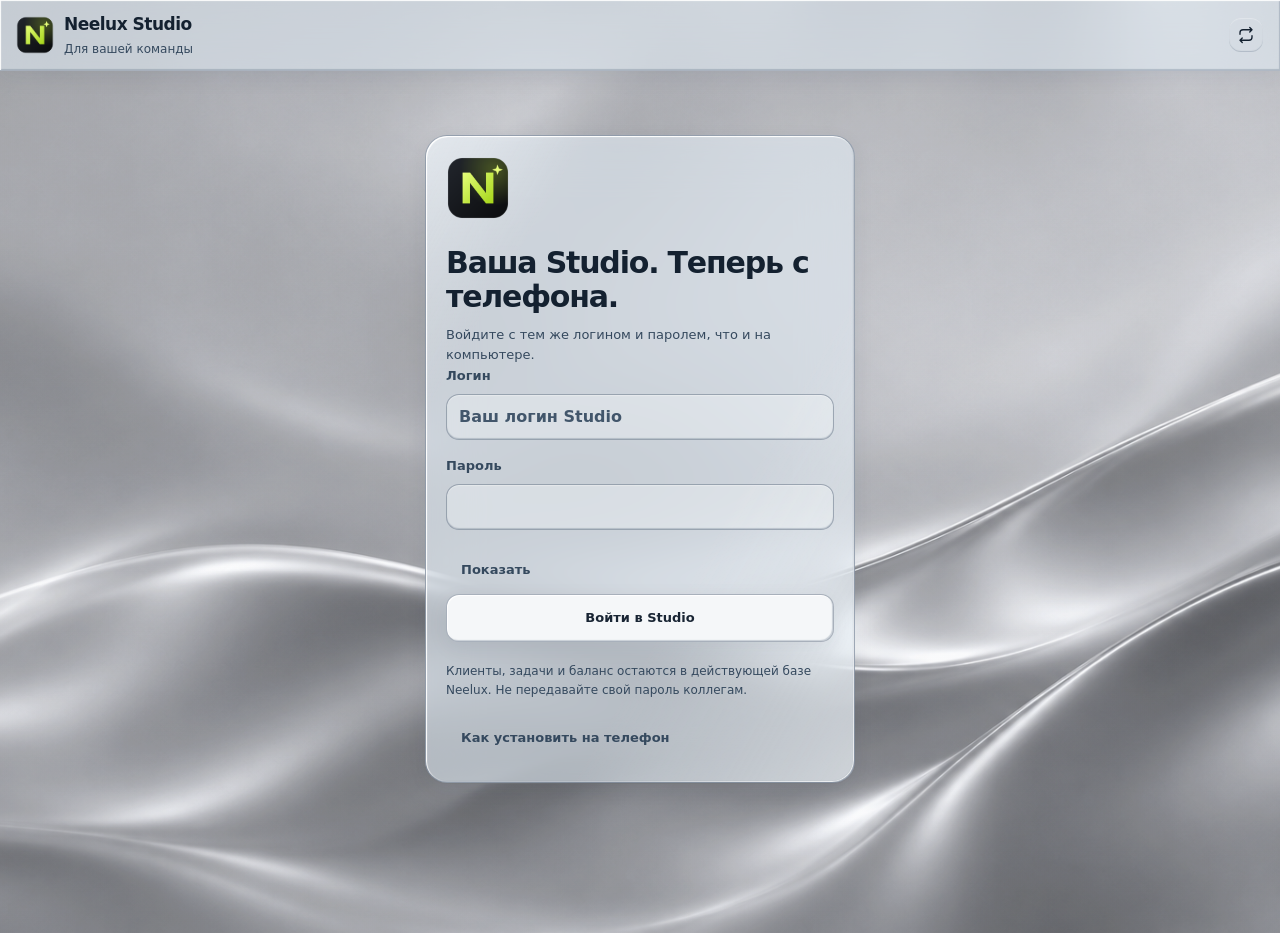
==== studio/index.html @ c91d7881 "Add installable Neelux staff mobile app Add only studio/ files. Reuse existing Studio accounts, data" ====
<!doctype html><html lang="ru" data-appearance="liquid"><head><meta charset="utf-8"><meta name="viewport" content="width=device-width,initial-scale=1,viewport-fit=cover"><meta name="theme-color" content="#171e27"><meta name="apple-mobile-web-app-capable" content="yes"><meta name="apple-mobile-web-app-title" content="Neelux"><meta name="robots" content="noindex,nofollow"><meta http-equiv="Content-Security-Policy" content="default-src 'self'; script-src 'self'; style-src 'self' 'unsafe-inline'; img-src 'self' data:; connect-src 'self' https://tvjbiufcgdmfhmifmnxe.supabase.co; object-src 'none'; base-uri 'self'; form-action 'none'; frame-src 'none'"><title>Neelux Studio · Мобильная версия</title><link rel="manifest" href="manifest.webmanifest"><link rel="apple-touch-icon" href="icons--icon180.png"><link rel="icon" href="icons--icon192.png"><script src="config.js"></script><script src="browser-bridge.js"></script><script src="shared--appearance.js"></script><link rel="stylesheet" href="shared--studio.css"><link rel="stylesheet" href="shared--app.css"><link rel="stylesheet" href="shared--beta-glass.css"><link rel="stylesheet" href="shared--liquid-ui.css"><link rel="stylesheet" href="mobile.css"></head><body><svg width="0" height="0" style="position:absolute" aria-hidden="true">
 <defs>
  <symbol id="i-home" viewBox="0 0 24 24"><path d="M3 10.5 12 3l9 7.5V20a1 1 0 0 1-1 1h-5v-6H9v6H4a1 1 0 0 1-1-1z"/></symbol>
  <symbol id="i-plus" viewBox="0 0 24 24"><path d="M12 5v14M5 12h14"/></symbol>
  <symbol id="i-pin" viewBox="0 0 24 24"><path d="M12 21s-7-6.2-7-11.5A7 7 0 0 1 19 9.5C19 14.8 12 21 12 21z"/><circle cx="12" cy="9.5" r="2.5"/></symbol>
  <symbol id="i-ig" viewBox="0 0 24 24"><rect x="3" y="3" width="18" height="18" rx="5"/><circle cx="12" cy="12" r="4"/><circle cx="17.3" cy="6.7" r=".6"/></symbol>
  <symbol id="i-users" viewBox="0 0 24 24"><circle cx="9" cy="8" r="3.5"/><path d="M2.5 20c.8-3.6 3.4-5.5 6.5-5.5s5.7 1.9 6.5 5.5M16 4.6a3.5 3.5 0 0 1 0 6.8M18 14.8c1.9.7 3 2.4 3.5 5.2"/></symbol>
  <symbol id="i-user" viewBox="0 0 24 24"><circle cx="12" cy="8" r="4"/><path d="M4 21c1-4.4 4.2-6.5 8-6.5s7 2.1 8 6.5"/></symbol>
  <symbol id="i-folder" viewBox="0 0 24 24"><path d="M3 6.5A1.5 1.5 0 0 1 4.5 5H10l2 2.5h7.5A1.5 1.5 0 0 1 21 9v9.5a1.5 1.5 0 0 1-1.5 1.5h-15A1.5 1.5 0 0 1 3 18.5z"/></symbol>
  <symbol id="i-sliders" viewBox="0 0 24 24"><path d="M4 6h10M18 6h2M4 12h4M12 12h8M4 18h12"/><circle cx="16" cy="6" r="2"/><circle cx="10" cy="12" r="2"/><circle cx="18" cy="18" r="2"/></symbol>
  <symbol id="i-sun" viewBox="0 0 24 24"><circle cx="12" cy="12" r="4"/><path d="M12 2v2M12 20v2M4.9 4.9l1.4 1.4M17.7 17.7l1.4 1.4M2 12h2M20 12h2M4.9 19.1l1.4-1.4M17.7 6.3l1.4-1.4"/></symbol>
  <symbol id="i-moon" viewBox="0 0 24 24"><path d="M20 14.5A8 8 0 0 1 9.5 4a8 8 0 1 0 10.5 10.5z"/></symbol>
  <symbol id="i-pause" viewBox="0 0 24 24"><path d="M8 5v14M16 5v14"/></symbol>
  <symbol id="i-play" viewBox="0 0 24 24"><path d="M7 4.5v15l12-7.5z"/></symbol>
  <symbol id="i-down" viewBox="0 0 24 24"><path d="M12 4v11M7 10l5 5 5-5M5 20h14"/></symbol>
  <symbol id="i-ext" viewBox="0 0 24 24"><path d="M14 4h6v6M20 4l-9 9M18 14v5a1 1 0 0 1-1 1H5a1 1 0 0 1-1-1V7a1 1 0 0 1 1-1h5"/></symbol>
  <symbol id="i-bell" viewBox="0 0 24 24"><path d="M6 16v-5a6 6 0 0 1 12 0v5l1.5 2h-15z"/><path d="M10 20a2 2 0 0 0 4 0"/></symbol>
  <symbol id="i-check" viewBox="0 0 24 24"><path d="M5 12.5l4.5 4.5L19 7.5"/></symbol>
  <symbol id="i-alert" viewBox="0 0 24 24"><path d="M12 3.5 2.5 20h19z"/><path d="M12 10v4.5M12 17.2v.3"/></symbol>
  <symbol id="i-spark" viewBox="0 0 24 24"><path d="M12 3l1.8 5.2L19 10l-5.2 1.8L12 17l-1.8-5.2L5 10l5.2-1.8zM19 16l.8 2.2L22 19l-2.2.8L19 22l-.8-2.2L16 19l2.2-.8z"/></symbol>
  <symbol id="i-shield" viewBox="0 0 24 24"><path d="M12 3 4.5 6v5.5c0 4.6 3.2 8.2 7.5 9.5 4.3-1.3 7.5-4.9 7.5-9.5V6z"/><path d="M9 12l2 2 4-4"/></symbol>
  <symbol id="i-send" viewBox="0 0 24 24"><path d="M21 3 10 14M21 3l-6.5 18-4-7.5L3 9.5z"/></symbol>
  <symbol id="i-chat" viewBox="0 0 24 24"><path d="M4 5h16v11H9l-5 4z"/></symbol>
  <symbol id="i-repeat" viewBox="0 0 24 24"><path d="M17 2l3 3-3 3M4 11V9a4 4 0 0 1 4-4h12M7 22l-3-3 3-3M20 13v2a4 4 0 0 1-4 4H4"/></symbol>
  <symbol id="i-doc" viewBox="0 0 24 24"><path d="M6 3h8l5 5v13H6z"/><path d="M14 3v5h5M9 13h6M9 17h6"/></symbol>
  <symbol id="i-edit" viewBox="0 0 24 24"><path d="M4 20h4L19 9l-4-4L4 16z"/><path d="M13.5 6.5l4 4"/></symbol>
  <symbol id="i-wallet" viewBox="0 0 24 24"><path d="M3 7a2 2 0 0 1 2-2h13v4"/><path d="M3 7v11a2 2 0 0 0 2 2h15V9H5a2 2 0 0 1-2-2z"/><circle cx="16" cy="14.5" r="1.2"/></symbol>
  <symbol id="i-task" viewBox="0 0 24 24"><rect x="4" y="4" width="16" height="17" rx="2"/><path d="M8.5 12l2 2 5-5M9 2.5h6"/></symbol>
  <symbol id="i-template" viewBox="0 0 24 24"><rect x="3" y="4" width="18" height="16" rx="2"/><path d="M7 9h10M7 13h6"/></symbol>
  <symbol id="i-gift" viewBox="0 0 24 24"><rect x="3.5" y="9" width="17" height="11" rx="1.5"/><path d="M2.5 9h19M12 9v11M12 9S10 4 7.5 5.5 9 9 12 9zM12 9s2-5 4.5-3.5S15 9 12 9z"/></symbol>
  <symbol id="i-book" viewBox="0 0 24 24"><path d="M4 5a2 2 0 0 1 2-2h13v16H6a2 2 0 0 0-2 2z"/><path d="M4 19V5M8 7h7"/></symbol>
  <symbol id="i-crown" viewBox="0 0 24 24"><path d="M3 8l4.5 4L12 5l4.5 7L21 8l-2 11H5z"/></symbol>
  <symbol id="i-logout" viewBox="0 0 24 24"><path d="M15 4h4a1 1 0 0 1 1 1v14a1 1 0 0 1-1 1h-4M10 17l-5-5 5-5M5 12h11"/></symbol>
  <symbol id="i-copy" viewBox="0 0 24 24"><rect x="8" y="8" width="12" height="12" rx="2"/><path d="M16 8V5a1 1 0 0 0-1-1H5a1 1 0 0 0-1 1v10a1 1 0 0 0 1 1h3"/></symbol>
  <symbol id="i-trash" viewBox="0 0 24 24"><path d="M4 7h16M10 11v6M14 11v6M6 7l1 13h10l1-13M9 7V4h6v3"/></symbol>
  <symbol id="i-inbox" viewBox="0 0 24 24"><path d="M3 13l3-8h12l3 8v6a1 1 0 0 1-1 1H4a1 1 0 0 1-1-1z"/><path d="M3 13h5l1.5 2.5h5L16 13h5"/></symbol>
  <symbol id="i-chart" viewBox="0 0 24 24"><path d="M4 20V4M4 20h16M8 16v-5M12 16V8M16 16v-3"/></symbol>
  <symbol id="i-search" viewBox="0 0 24 24"><circle cx="11" cy="11" r="6.5"/><path d="M16 16l4.5 4.5"/></symbol>
  <symbol id="i-phone" viewBox="0 0 24 24"><path d="M5 4h4l2 5-2.5 1.5a11 11 0 0 0 5 5L15 13l5 2v4a1 1 0 0 1-1 1A16 16 0 0 1 4 5a1 1 0 0 1 1-1z"/></symbol>
  <symbol id="i-clock" viewBox="0 0 24 24"><circle cx="12" cy="12" r="8.5"/><path d="M12 7.5V12l3 2"/></symbol>
  <symbol id="i-lock" viewBox="0 0 24 24"><rect x="5" y="11" width="14" height="10" rx="2"/><path d="M8 11V8a4 4 0 0 1 8 0v3"/></symbol>
  <symbol id="i-link" viewBox="0 0 24 24"><path d="M10 14a4 4 0 0 0 5.7 0l3-3a4 4 0 0 0-5.7-5.7l-1 1M14 10a4 4 0 0 0-5.7 0l-3 3a4 4 0 0 0 5.7 5.7l1-1"/></symbol>
  <symbol id="i-flag" viewBox="0 0 24 24"><path d="M5 21V4M5 4h11l-2 4 2 4H5"/></symbol>
  <symbol id="i-tag" viewBox="0 0 24 24"><path d="M3 12V4h8l10 10-8 8z"/><circle cx="7.5" cy="8.5" r="1.3"/></symbol>
  <symbol id="i-flame" viewBox="0 0 24 24"><path d="M12 21c-4 0-7-2.8-7-6.6 0-3.1 2.1-5.4 3.9-7.4.4 2 1.4 3.2 2.6 3.7C11.3 7 12.6 4.2 15 3c-.5 2.8.4 4.7 1.8 6.6 1.3 1.7 2.2 3.1 2.2 4.8C19 18.2 16 21 12 21z"/></symbol>
  <symbol id="i-medal" viewBox="0 0 24 24"><circle cx="12" cy="15" r="5.5"/><path d="M8.5 10.5 6 3h4l2 5 2-5h4l-2.5 7.5M12 12.5v5M10 15h4"/></symbol>
  <symbol id="i-download" viewBox="0 0 24 24"><path d="M12 3v12M7 10l5 5 5-5M4 17v3h16v-3"/></symbol>
 </defs>
</svg><a class="skip-link" href="#content">К содержимому</a><div id="offline" class="m-offline" role="status" hidden>Нет интернета. Изменения не отправляются; вход сохранён.</div><header class="m-top"><a class="m-brand" href="#today"><img src="icons--icon192.png" width="38" height="38" alt=""><span>Neelux Studio<small id="account-label">Для вашей команды</small></span></a><button class="btn icon" id="refresh" aria-label="Обновить данные"><svg class="ic"><use href="#i-repeat"></use></svg></button></header><main id="content" class="m-main" tabindex="-1"><div class="card"><h1>Открываю Studio…</h1><p>Подключаю ваше рабочее пространство.</p></div></main><nav id="mobile-nav" class="m-nav" aria-label="Основные разделы" hidden></nav><div id="toast" role="status" aria-live="polite" hidden></div><script type="module" src="mobile.js"></script></body></html>
---- studio/shared--studio.css ----
/* ---------- Токены ---------- */
:root{
 --bg:#f5f6f3;--panel:#fff;--panel-2:#f1f2ee;--hover:#eaece6;--line:#e4e6e0;--line-2:#d2d5cd;
 --text:#16181b;--muted:#5c626d;--faint:#8a8f99;
 --accent:#c8f031;--accent-hover:#b9e31d;--accent-ink:#141905;--accent-text:#4b6c00;--accent-soft:#eef9cc;
 --danger:#d23f2f;--danger-soft:#fdecea;--warn:#a86a00;--warn-soft:#fff3d9;--ok:#1d9a52;--ok-soft:#e3f6eb;--info:#2f6fe0;--info-soft:#e8f0fe;
 --shadow:0 1px 2px rgba(20,24,30,.04),0 8px 24px rgba(20,24,30,.06);--shadow-lg:0 24px 64px rgba(10,12,16,.18);
 --r:14px;--r-sm:10px;
 font-family:Inter,"Segoe UI Variable","Segoe UI",-apple-system,BlinkMacSystemFont,Roboto,sans-serif;font-size:14px;color-scheme:light;
}
:root[data-theme="dark"]{
 --bg:#0d0e10;--panel:#151619;--panel-2:#1b1c20;--hover:#222429;--line:#25272c;--line-2:#33363d;
 --text:#ececef;--muted:#9a9fa9;--faint:#6c717b;
 --accent-text:#d4f75a;--accent-soft:#232c0d;
 --danger:#ff7b6c;--danger-soft:#2c1714;--warn:#ffc65c;--warn-soft:#2b2210;--ok:#5fd38d;--ok-soft:#12261a;--info:#82abff;--info-soft:#141f33;
 --shadow:0 1px 0 rgba(255,255,255,.02),0 8px 30px rgba(0,0,0,.25);--shadow-lg:0 24px 70px rgba(0,0,0,.55);
 color-scheme:dark;
}

/* ---------- База ---------- */
*{box-sizing:border-box}
body{margin:0;background:var(--bg);color:var(--text);line-height:1.5;-webkit-font-smoothing:antialiased}
h1,h2,h3{margin:0;letter-spacing:-.02em;font-weight:650}
h1{font-size:30px;line-height:1.15}h2{font-size:19px}h3{font-size:15px;display:flex;align-items:center;gap:8px}
p{margin:0}a{color:inherit}
button,input,textarea,select{font:inherit;color:inherit}
.ic{width:18px;height:18px;fill:none;stroke:currentColor;stroke-width:1.8;stroke-linecap:round;stroke-linejoin:round;flex:none}
.ic.xl{width:28px;height:28px}
.muted{color:var(--muted)}.hint{font-size:12px;color:var(--faint);margin-top:8px}
.eyebrow{font-size:11px;font-weight:600;letter-spacing:.08em;text-transform:uppercase;color:var(--faint);margin-bottom:6px}
[hidden]{display:none!important}
:focus-visible{outline:2px solid var(--accent-text);outline-offset:2px}

/* ---------- Кнопки ---------- */
.btn,button{display:inline-flex;align-items:center;justify-content:center;gap:8px;border:1px solid var(--line-2);background:var(--panel);color:var(--text);border-radius:var(--r-sm);padding:9px 14px;font-weight:550;font-size:13px;cursor:pointer;transition:background .15s,border-color .15s,transform .05s;white-space:nowrap}
a.btn{text-decoration:none}button:hover,a.btn:hover{background:var(--hover)}button:active{transform:translateY(1px)}
button:disabled{opacity:.45;cursor:not-allowed}
.btn.primary,button.primary{background:var(--accent);border-color:var(--accent);color:var(--accent-ink)}
.btn.primary:hover,button.primary:hover{background:var(--accent-hover)}
.btn.ghost{background:transparent;border-color:transparent;color:var(--muted)}.btn.ghost:hover{background:var(--hover);color:var(--text)}
.btn.danger{color:var(--danger);border-color:color-mix(in srgb,var(--danger) 40%,transparent)}.btn.danger:hover{background:var(--danger-soft)}
.btn.sm{padding:6px 10px;font-size:12px}.btn.sm .ic{width:15px;height:15px}
.btn.lg{padding:13px 20px;font-size:15px;border-radius:12px}
.btn.icon{padding:8px;width:36px;height:36px;border-color:transparent;background:transparent;font-size:20px}.btn.icon:hover{background:var(--hover)}

/* ---------- Каркас ---------- */
.side{position:fixed;inset:0 auto 0 0;width:248px;background:var(--panel);border-right:1px solid var(--line);padding:20px 14px;display:flex;flex-direction:column;gap:8px;z-index:5}
.brand{display:flex;align-items:center;gap:11px;font-weight:700;font-size:15px;padding:4px 8px 16px}
.brand img{width:34px;height:34px;border-radius:9px}
.brand small{display:block;font-size:11px;font-weight:500;color:var(--faint)}
nav{display:flex;flex-direction:column;gap:2px}
nav button{justify-content:flex-start;gap:12px;border:0;background:transparent;color:var(--muted);padding:10px 12px;font-weight:550;font-size:13.5px;border-radius:10px;width:100%}
nav button:hover{background:var(--hover);color:var(--text)}
nav button.active{background:var(--panel-2);color:var(--text);box-shadow:inset 3px 0 0 var(--accent)}
nav button.nav-cta{color:var(--accent-text)}
nav em{margin-left:auto;font-style:normal;font-size:11px;color:var(--faint);font-weight:600}
nav em.dot-warn{width:8px;height:8px;border-radius:50%;background:var(--warn)}
.nav-label{font-size:10.5px;letter-spacing:.08em;text-transform:uppercase;color:var(--faint);font-weight:600;margin:14px 12px 4px}
.mini-task{margin-top:auto;border:1px solid var(--line);border-radius:12px;padding:12px;background:var(--panel-2);font-size:12px;cursor:pointer}
.mini-task b{display:flex;align-items:center;gap:7px;font-size:12.5px}
.mini-task .bar{margin:9px 0 6px}
.mini-task small{color:var(--muted)}
.side-foot{display:flex;justify-content:space-between;font-size:11.5px;color:var(--faint);padding:10px 8px 0}
.side-foot a{text-decoration:none}.side-foot a:hover{color:var(--accent-text)}
.mini-task+.side-foot{margin-top:0}.side>.side-foot:first-of-type{margin-top:auto}
.shell{margin-left:248px;min-height:100vh}
.top{position:sticky;top:0;z-index:4;height:64px;display:flex;align-items:center;justify-content:space-between;padding:0 36px;background:color-mix(in srgb,var(--bg) 85%,transparent);backdrop-filter:blur(10px);border-bottom:1px solid var(--line)}
.top h2{font-size:15px;font-weight:600}
.top-actions{display:flex;align-items:center;gap:10px}
main{max-width:1440px;margin:0 auto;padding:32px 36px 60px}

/* ---------- Пилюли статуса ---------- */
.pill{display:inline-flex;align-items:center;gap:8px;padding:6px 12px;border-radius:999px;background:var(--panel);border:1px solid var(--line);font-size:12px;font-weight:550;color:var(--muted)}
.pill i{width:8px;height:8px;border-radius:50%;background:var(--faint)}
.pill.run i{background:var(--ok);box-shadow:0 0 0 4px var(--ok-soft);animation:pulse 1.6s infinite}
.pill.warn i{background:var(--warn)}.pill.err i{background:var(--danger)}
@keyframes pulse{50%{box-shadow:0 0 0 7px transparent}}

/* ---------- Карточки и сетки ---------- */
.card{background:var(--panel);border:1px solid var(--line);border-radius:var(--r);padding:22px;box-shadow:var(--shadow);min-width:0}
.card h3{margin-bottom:14px}.card h3.mt{margin-top:26px}
.card-head{display:flex;align-items:center;justify-content:space-between;gap:12px;margin-bottom:14px;flex-wrap:wrap}.card-head h3{margin:0}
.grid-2{display:grid;grid-template-columns:1fr 1fr;gap:20px;margin-top:20px;align-items:start}
.grid-2.wide-left{grid-template-columns:minmax(0,1.15fr) minmax(0,1fr);margin-top:0}
.stack{display:flex;flex-direction:column;gap:20px;min-width:0}
.heading{display:flex;justify-content:space-between;align-items:flex-end;gap:20px;margin-bottom:24px}
.heading p:not(.eyebrow){color:var(--muted);margin-top:8px;max-width:640px}
.actions{display:flex;gap:8px;flex-wrap:wrap;margin-top:18px;align-items:center}.actions.tight{margin:0}

/* ---------- Главная ---------- */
.hero{display:flex;justify-content:space-between;align-items:center;gap:24px;padding:30px 32px;border-radius:20px;margin-bottom:20px;background:radial-gradient(120% 140% at 100% 0%,var(--accent-soft),transparent 55%),var(--panel);border:1px solid var(--line);box-shadow:var(--shadow)}
.hero h1{font-size:34px}.hero .lead{color:var(--muted);margin-top:10px;max-width:560px;font-size:15px}
.kpis{display:grid;grid-template-columns:repeat(5,1fr);gap:12px;margin-top:20px}
.kpis article{background:var(--panel);border:1px solid var(--line);border-radius:var(--r);padding:16px 18px;box-shadow:var(--shadow)}
.kpis span{font-size:12px;color:var(--muted);font-weight:550}.kpis b{display:block;font-size:30px;font-weight:650;letter-spacing:-.03em;margin:4px 0 2px}.kpis small{font-size:11.5px;color:var(--faint)}
.kpis article.accent{background:var(--accent);border-color:var(--accent)}.kpis article.accent *{color:var(--accent-ink)}
.banner{display:flex;align-items:center;gap:14px;padding:14px 18px;border-radius:var(--r);margin-bottom:16px;border:1px solid}
.banner>div{flex:1;display:flex;flex-direction:column}.banner span{color:var(--muted);font-size:13px}
.banner.info{background:var(--info-soft);border-color:color-mix(in srgb,var(--info) 30%,transparent)}.banner.info>.ic{color:var(--info)}
.banner.warn{background:var(--warn-soft);border-color:color-mix(in srgb,var(--warn) 35%,transparent)}.banner.warn>.ic{color:var(--warn)}
.banner.err{background:var(--danger-soft);border-color:color-mix(in srgb,var(--danger) 35%,transparent)}.banner.err>.ic{color:var(--danger)}
.task{display:grid;grid-template-columns:auto 1fr auto;gap:18px;align-items:center;margin-bottom:4px}
.task .badge{width:46px;height:46px;border-radius:12px;display:grid;place-items:center;background:var(--accent-soft);color:var(--accent-text)}
.task .badge .ic{width:24px;height:24px}
.task h3{margin:0 0 4px}.task p{color:var(--muted);font-size:13px}
.list>div{display:flex;align-items:center;justify-content:space-between;gap:12px;padding:11px 0;border-bottom:1px solid var(--line);font-size:13px}
.list>div:last-child{border:0}.list small{color:var(--faint)}
.list .empty,.log .empty{color:var(--faint);justify-content:center;padding:26px 0;border:0}
.log>div{display:grid;grid-template-columns:52px 1fr;gap:12px;padding:9px 0;border-bottom:1px solid var(--line);font-size:12.5px}
.log>div:last-child{border:0}.log time{color:var(--faint);font-variant-numeric:tabular-nums}.log .error span{color:var(--danger)}
.log{max-height:340px;overflow:auto}

/* ---------- Прогресс ---------- */
.bar{height:8px;border-radius:99px;background:var(--panel-2);overflow:hidden;border:1px solid var(--line)}
.bar i{display:block;height:100%;background:var(--accent);border-radius:99px;transition:width .4s}
.progress-box .status-line{display:flex;justify-content:space-between;align-items:baseline;gap:10px;margin-bottom:10px}
.progress-box .status-line b{font-size:15px}.progress-box .status-line span{color:var(--muted);font-size:12.5px}
.counters{display:flex;flex-wrap:wrap;gap:8px;margin-top:14px}
.counters span{font-size:12px;padding:5px 10px;border-radius:99px;background:var(--panel-2);border:1px solid var(--line);color:var(--muted)}
.counters b{color:var(--text);margin-right:3px}
.wait{margin-top:12px;font-size:12.5px;color:var(--warn);display:flex;gap:8px;align-items:center}
.jobs{margin-top:16px;max-height:260px;overflow:auto;border-top:1px solid var(--line)}
.jobs>div{display:flex;justify-content:space-between;gap:10px;padding:7px 0;font-size:12px;border-bottom:1px dashed var(--line);color:var(--muted)}
.jobs .done{color:var(--ok)}.jobs .cur{color:var(--text);font-weight:600}
.mini-grid{display:grid;grid-template-columns:1fr 1fr;gap:10px;margin-top:16px}
.mini{border:1px solid var(--line);border-radius:12px;padding:12px;background:var(--panel-2)}
.mini span{display:flex;align-items:center;gap:6px;font-size:12px;color:var(--muted)}.mini .ic{width:15px;height:15px}
.mini b{display:block;font-size:18px;margin:4px 0 2px}.mini small{font-size:11.5px;color:var(--faint)}

/* ---------- Формы ---------- */
label{display:block;font-size:12.5px;font-weight:550;color:var(--muted);margin:0 0 14px}
label small,.full small{display:block;font-weight:400;color:var(--faint);font-size:11.5px;margin-top:5px}
.label{display:block;font-size:12.5px;font-weight:550;color:var(--muted);margin-bottom:7px}
input,textarea,select{display:block;width:100%;margin-top:6px;padding:10px 12px;border:1px solid var(--line-2);border-radius:var(--r-sm);background:var(--panel);color:var(--text);transition:border-color .15s,box-shadow .15s;min-width:0}
input:focus,textarea:focus,select:focus{outline:none;border-color:var(--accent-text);box-shadow:0 0 0 3px var(--accent-soft)}
input::placeholder,textarea::placeholder{color:var(--faint)}
textarea{resize:vertical;line-height:1.55}
input.invalid,textarea.invalid{border-color:var(--danger)}
.form-grid{display:grid;grid-template-columns:1fr 1fr;gap:0 16px;align-items:start}.form-grid .full{grid-column:1/-1}
label.check{display:flex;align-items:flex-start;gap:10px;font-weight:500;color:var(--text)}
label.check input{width:17px;height:17px;margin:1px 0 0;accent-color:var(--accent-text);flex:none}
.switch{display:flex;align-items:center;gap:12px;cursor:pointer;color:var(--text);font-weight:550;padding-top:8px;position:relative}
.switch input{position:absolute;opacity:0;width:1px;height:1px;top:0;left:0;margin:0}
.switch i{flex:none;width:38px;height:22px;border-radius:99px;background:var(--line-2);position:relative;transition:background .2s}
.switch i::after{content:"";position:absolute;top:3px;left:3px;width:16px;height:16px;border-radius:50%;background:#fff;box-shadow:0 1px 3px rgba(0,0,0,.25);transition:transform .2s}
.switch input:checked+i{background:var(--accent-text)}
.switch input:checked+i::after{transform:translateX(16px)}
.switch input:focus-visible+i{outline:2px solid var(--accent-text);outline-offset:2px}
.switch.big{align-items:flex-start;padding:14px;border:1px solid var(--line);border-radius:12px;background:var(--panel-2)}
.switch.big span{display:flex;flex-direction:column}.switch.big small{font-weight:400}
.segmented{display:inline-flex;padding:3px;border-radius:11px;background:var(--panel-2);border:1px solid var(--line);gap:2px}
.segmented button{border:0;background:transparent;padding:7px 13px;border-radius:8px;color:var(--muted);font-size:12.5px}
.segmented button.active{background:var(--panel);color:var(--text);box-shadow:0 1px 3px rgba(0,0,0,.12)}
.chips{display:flex;flex-wrap:wrap;gap:6px;margin:-4px 0 14px}
.chips button{padding:5px 11px;border-radius:99px;font-size:12px;font-weight:500;background:var(--panel-2);border-color:var(--line)}
.chips button.active{background:var(--text);color:var(--bg);border-color:var(--text)}
.vars{display:flex;flex-wrap:wrap;gap:6px;margin:-6px 0 14px}
.vars button{padding:3px 9px;font-size:11.5px;font-family:ui-monospace,Consolas,monospace;border-radius:7px;background:var(--panel-2)}
.city-hint{font-size:12.5px;margin:-6px 0 14px;display:flex;gap:7px;align-items:center}
.city-hint.ok{color:var(--ok)}.city-hint.warn{color:var(--warn)}
details.soft{margin:4px 0 14px;border:1px dashed var(--line-2);border-radius:12px;padding:10px 14px}
details.soft summary{cursor:pointer;font-size:12.5px;font-weight:550;color:var(--muted)}
details.soft[open] summary{margin-bottom:12px}

/* ---------- Мастер ---------- */
.stepper{list-style:none;display:flex;gap:6px;padding:0;margin:0 0 16px;counter-reset:s}
.stepper li{flex:1;display:flex;align-items:center;gap:9px;padding:10px 12px;border-radius:12px;font-size:13px;font-weight:550;color:var(--faint);background:var(--panel);border:1px solid var(--line);cursor:pointer}
.stepper li i{font-style:normal;width:22px;height:22px;border-radius:50%;display:grid;place-items:center;font-size:11.5px;background:var(--panel-2);border:1px solid var(--line-2)}
.stepper li.done{color:var(--muted)}.stepper li.done i{background:var(--accent-soft);color:var(--accent-text);border-color:transparent}
.stepper li.current{color:var(--text);border-color:var(--accent-text)}.stepper li.current i{background:var(--accent);color:var(--accent-ink);border-color:var(--accent)}
.stepper li.off{opacity:.4}
.wizard{padding:30px;max-width:900px}
.wizard h2{margin-bottom:18px}
.choices{display:grid;grid-template-columns:repeat(3,1fr);gap:12px}
.choice{margin:0;cursor:pointer;position:relative}.choice input{position:absolute;opacity:0;top:0;left:0;width:1px;height:1px;margin:0}
.choice>span{display:flex;flex-direction:column;gap:8px;height:100%;padding:20px;border:1.5px solid var(--line-2);border-radius:14px;transition:border-color .15s,background .15s}
.choice>span b{color:var(--text);font-size:15px}.choice>span small{font-weight:400;color:var(--muted);font-size:12.5px;line-height:1.5}
.choice .ic{color:var(--muted)}
.choice:hover>span{background:var(--panel-2)}
.choice input:checked+span{border-color:var(--accent-text);background:var(--accent-soft)}.choice input:checked+span .ic{color:var(--accent-text)}
.choice input:focus-visible+span{outline:2px solid var(--accent-text);outline-offset:2px}
.wizard-nav{display:flex;justify-content:space-between;align-items:center;margin-top:26px;padding-top:18px;border-top:1px solid var(--line)}
.wizard-nav span{font-size:12px;color:var(--faint)}
.summary{margin-top:6px;border-radius:12px;background:var(--panel-2);border:1px solid var(--line);padding:16px 18px;font-size:13px}
.summary:empty{display:none}
.summary dl{display:grid;grid-template-columns:170px 1fr;gap:6px 14px;margin:0}.summary dt{color:var(--muted)}.summary dd{margin:0;font-weight:550}

/* ---------- Очередь Instagram ---------- */
.tabs{display:flex;gap:4px;flex-wrap:wrap;margin-bottom:10px}
.tabs button{border:0;background:transparent;padding:6px 10px;font-size:12.5px;color:var(--muted);border-radius:8px}
.tabs button.active{background:var(--panel-2);color:var(--text)}
.tabs button em{font-style:normal;color:var(--faint);margin-left:4px}
.queue{max-height:640px;overflow:auto}
.q{padding:14px 0;border-bottom:1px solid var(--line)}
.q:last-child{border:0}
.q-head{display:flex;align-items:center;gap:10px}
.q-head a{font-weight:600;text-decoration:none}.q-head a:hover{color:var(--accent-text)}
.q-head .score{margin-left:auto;font-size:12px;font-weight:650;padding:2px 8px;border-radius:99px;background:var(--panel-2)}
.score.hi{background:var(--ok-soft);color:var(--ok)}.score.lo{background:var(--danger-soft);color:var(--danger)}
.q p{font-size:12.5px;color:var(--muted);margin-top:6px;white-space:pre-wrap}
.q .msg{color:var(--text);background:var(--panel-2);border-radius:10px;padding:10px 12px}
.q .actions{margin-top:10px}
.tag{display:inline-flex;white-space:nowrap;font-size:11px;font-weight:600;padding:2px 8px;border-radius:99px;background:var(--panel-2);color:var(--muted);border:1px solid var(--line)}
.tag.ok{background:var(--ok-soft);color:var(--ok);border-color:transparent}.tag.warn{background:var(--warn-soft);color:var(--warn);border-color:transparent}
.tag.err{background:var(--danger-soft);color:var(--danger);border-color:transparent}.tag.info{background:var(--info-soft);color:var(--info);border-color:transparent}
.tag.acc{background:var(--accent-soft);color:var(--accent-text);border-color:transparent}

/* ---------- Клиенты ---------- */
.funnel{display:grid;grid-template-columns:repeat(6,1fr);gap:8px;margin-bottom:18px}
.funnel button{flex-direction:column;align-items:flex-start;gap:2px;padding:12px 14px;border-radius:12px;background:var(--panel);border:1px solid var(--line)}
.funnel button b{font-size:22px;letter-spacing:-.02em}.funnel button span{font-size:12px;color:var(--muted);font-weight:500}
.funnel button.active{border-color:var(--accent-text);box-shadow:inset 0 0 0 1px var(--accent-text)}
.toolbar{display:flex;gap:10px;margin-bottom:14px;align-items:center}
.toolbar input{margin:0;flex:1}.toolbar select{margin:0;width:200px}
.table-wrap{overflow:auto;border:1px solid var(--line);border-radius:var(--r);background:var(--panel);box-shadow:var(--shadow)}
table{border-collapse:collapse;width:100%;font-size:13px}
th{position:sticky;top:0;text-align:left;font-size:11.5px;font-weight:600;color:var(--faint);background:var(--panel-2);padding:11px 14px;border-bottom:1px solid var(--line);white-space:nowrap}
td{padding:12px 14px;border-bottom:1px solid var(--line);vertical-align:top}
tbody tr:hover{background:var(--panel-2)}tbody tr:last-child td{border:0}
td small{display:block;color:var(--faint);font-size:11.5px;margin-top:2px}
td a{text-decoration:none;font-weight:550}td a:hover{color:var(--accent-text)}
td select{margin:0;padding:5px 8px;font-size:12.5px;width:auto}
td.empty{text-align:center;color:var(--faint);padding:48px}
.board{display:grid;grid-template-columns:repeat(6,minmax(200px,1fr));gap:12px;overflow:auto;padding-bottom:8px}
.col{background:var(--panel-2);border:1px solid var(--line);border-radius:var(--r);padding:10px;min-height:300px}
.col.over{border-color:var(--accent-text);background:var(--accent-soft)}
.col h4{margin:4px 6px 10px;font-size:12.5px;display:flex;justify-content:space-between;color:var(--muted)}
.lead-card{background:var(--panel);border:1px solid var(--line);border-radius:11px;padding:10px 12px;margin-bottom:8px;cursor:grab;font-size:12.5px;box-shadow:var(--shadow)}
.lead-card b{display:block;font-size:13px;margin-bottom:2px}.lead-card small{color:var(--faint);display:block}
.lead-card.dragging{opacity:.5}
.lead-card .rm{color:var(--warn);font-size:11.5px;margin-top:4px}

/* ---------- Настройки ---------- */
.providers{display:grid;grid-template-columns:repeat(3,1fr);gap:14px;margin-top:16px}
.provider{border:1px solid var(--line);border-radius:14px;padding:16px;background:var(--panel-2);display:flex;flex-direction:column}
.provider header{display:flex;align-items:center;justify-content:space-between;margin-bottom:6px}
.provider header b{font-size:14.5px}
.provider p{font-size:12px;color:var(--muted);min-height:54px}
.provider label{margin:10px 0 0}
.provider .actions{margin-top:12px}
.provider .order{font-size:11px;color:var(--faint);font-weight:600}
.danger-zone h3{color:var(--danger)}

/* ---------- Диалоги ---------- */
dialog{border:1px solid var(--line);background:var(--panel);color:var(--text);border-radius:18px;box-shadow:var(--shadow-lg);padding:0}
dialog::backdrop{background:rgba(8,10,12,.45);backdrop-filter:blur(2px)}
.drawer{margin:0 0 0 auto;height:100vh;max-height:100vh;width:min(520px,100vw);border-radius:18px 0 0 18px;display:flex;flex-direction:column}
.drawer:not([open]){display:none}
.drawer-head{display:flex;justify-content:space-between;align-items:flex-start;gap:12px;padding:22px 24px 14px;border-bottom:1px solid var(--line)}
.drawer-body{padding:18px 24px;overflow:auto;flex:1}
.drawer-foot{padding:14px 24px;border-top:1px solid var(--line);display:flex;justify-content:flex-end}
.facts{display:grid;grid-template-columns:110px 1fr;gap:7px 12px;font-size:13px;margin:4px 0 18px;padding:14px;border-radius:12px;background:var(--panel-2)}
.facts dt{color:var(--faint)}.facts dd{margin:0;overflow-wrap:anywhere}.facts a{color:var(--accent-text)}
pre{white-space:pre-wrap;overflow-wrap:anywhere;font:12.5px/1.7 inherit;color:var(--muted);margin:0}
.modal{width:min(560px,92vw);padding:24px}.modal h2{margin-bottom:4px}.modal textarea{margin-top:14px}
#toast{position:fixed;bottom:22px;left:50%;transform:translateX(-50%);max-width:560px;padding:12px 20px;border-radius:12px;background:var(--text);color:var(--bg);font-size:13px;font-weight:550;box-shadow:var(--shadow-lg);z-index:20}

/* ---------- Проекты (projects.js) ---------- */
.two{display:grid;grid-template-columns:1fr 1fr;gap:16px}
.note{padding:12px 16px;border-radius:12px;background:var(--panel-2);border:1px solid var(--line);color:var(--muted);font-size:13px;margin:12px 0}
.section-title{display:flex;justify-content:space-between;align-items:center;margin:28px 0 12px}
#projects .card{margin-top:0}#projects .card h2{font-size:16px;margin-bottom:12px}
.project-columns{margin:18px 0;align-items:start}
#project-drop{border:1.5px dashed var(--line-2);padding:20px;border-radius:12px;color:var(--muted);font-size:13px}
#project-gallery{display:grid;grid-template-columns:repeat(auto-fill,minmax(150px,1fr));gap:10px}
.material{border:1px solid var(--line);border-radius:11px;padding:10px;min-width:0;background:var(--panel)}
.material img{width:100%;height:120px;object-fit:contain;background:var(--panel-2);cursor:zoom-in;border-radius:7px}
.material label{overflow-wrap:anywhere;margin:0 0 8px}.material small{color:var(--muted)}.material button{padding:4px 8px;font-size:11.5px}
.ai-compose{margin:18px 0}
#project-comparison,.answer-grid{display:grid;grid-template-columns:repeat(auto-fit,minmax(240px,1fr));gap:14px;margin:16px 0}
.answer-grid pre{max-height:320px;overflow:auto}
#material-modal{padding:20px}#material-large{max-width:100%;max-height:70vh;object-fit:contain}
#project-select{flex:1}#project-history pre{max-height:300px;overflow:auto}
#projects details{margin-top:12px}#projects summary{cursor:pointer;font-weight:550}
.close{float:right}

/* ---------- Popup ---------- */
.popup{width:320px;padding:20px;background:var(--bg)}
.popup .brand{padding:0 0 12px}.popup p{font-size:13px;color:var(--muted);margin-bottom:14px}
.popup .stat{display:flex;justify-content:space-between;font-size:12.5px;padding:8px 0;border-top:1px solid var(--line)}
.popup button{width:100%;margin-top:12px}

/* ---------- Адаптив ---------- */
@media (max-width:1200px){.kpis{grid-template-columns:repeat(3,1fr)}.providers{grid-template-columns:1fr}.funnel{grid-template-columns:repeat(3,1fr)}}
@media (max-width:1000px){.grid-2,.grid-2.wide-left{grid-template-columns:1fr}.side{width:76px;padding:16px 10px}.side .brand div,nav span,nav em,.nav-label,.mini-task,.side-foot span{display:none}nav button{justify-content:center;padding:11px}.shell{margin-left:76px}.choices{grid-template-columns:1fr}.stepper li{font-size:0;justify-content:center}.stepper li i{font-size:11.5px}}
.pill{white-space:nowrap}
@media (max-width:640px){.top .pill span,#pause-all{display:none}.top .pill{padding:8px}.side{position:fixed;inset:auto 0 0 0;width:auto;height:62px;flex-direction:row;padding:6px;border-right:0;border-top:1px solid var(--line)}.side .brand,.side-foot{display:none}nav{flex-direction:row;justify-content:space-around;width:100%}nav button{flex:1}.shell{margin:0 0 62px}.top{padding:0 16px}main{padding:18px 16px 40px}.hero{flex-direction:column;align-items:flex-start;padding:22px}.hero h1{font-size:26px}.kpis{grid-template-columns:1fr 1fr}.form-grid,.two,.mini-grid{grid-template-columns:1fr}.heading{flex-direction:column;align-items:flex-start}.toolbar{flex-wrap:wrap}.toolbar select{width:100%}.task{grid-template-columns:1fr}.funnel{grid-template-columns:1fr 1fr}}

/* =====================================================================
   v14: команда, вход, CRM, деньги, ИИ-студия, обучение, админка
   ===================================================================== */
.side{overflow:hidden}
#nav{overflow-y:auto;flex:1;margin:0 -6px;padding:0 6px;scrollbar-width:thin}
nav em.badge{background:var(--danger);color:#fff;border-radius:99px;padding:1px 7px;font-size:10.5px;min-width:18px;text-align:center}
.me-card{display:flex;align-items:center;gap:10px;width:100%;justify-content:flex-start;text-align:left;padding:10px;margin-top:8px;border-radius:12px;background:var(--panel-2);border:1px solid var(--line)}
.me-card div{flex:1;min-width:0}.me-card b{display:block;font-size:13px;white-space:nowrap;overflow:hidden;text-overflow:ellipsis}.me-card small{color:var(--muted);font-size:11.5px;font-weight:500}
.me-card>.ic{color:var(--faint)}
.avatar{--hue:90;flex:none;width:36px;height:36px;border-radius:11px;display:inline-grid;place-items:center;font-weight:700;font-size:13px;color:hsl(var(--hue) 55% 22%);background:hsl(var(--hue) 70% 82%)}
:root[data-theme="dark"] .avatar{color:hsl(var(--hue) 70% 85%);background:hsl(var(--hue) 35% 24%)}
.avatar.sm{width:28px;height:28px;border-radius:9px;font-size:11px}.avatar.xs{width:24px;height:24px;border-radius:8px;font-size:10px}.avatar.lg{width:52px;height:52px;border-radius:15px;font-size:18px}
.row-user{display:inline-flex;align-items:center;gap:9px}
.online{color:var(--ok)!important;font-weight:600}
.mt{margin-top:24px!important}.small{font-size:12px}.right{margin-left:auto}.grow{flex:1;min-width:0}
.wide{width:100%}
.link-sm{font-size:12px;color:var(--accent-text);text-decoration:none;font-weight:600}
.row-between{display:flex;justify-content:space-between;align-items:center}
.plus{color:var(--ok)}.minus{color:var(--danger)}
#toast.err{background:var(--danger);color:#fff}
.form-err{color:var(--danger);font-size:13px;min-height:1px;margin:6px 0 0}
.btn.danger-fill{background:var(--danger);border-color:var(--danger);color:#fff}
.modal label{margin-bottom:12px}.modal .actions{margin-top:8px}
.modal form>p.muted{margin:6px 0 16px}
.form-grid.three{grid-template-columns:repeat(3,1fr)}
.empty-state{display:flex;flex-direction:column;align-items:center;text-align:center;gap:6px;padding:34px 16px;color:var(--muted)}
.empty-state .ic{color:var(--faint);margin-bottom:4px}.empty-state b{color:var(--text);font-size:15px}.empty-state p{max-width:420px;font-size:13px}
.empty-state .actions{margin-top:10px}
.actions.center{justify-content:center}
.ic.huge{width:56px;height:56px;stroke-width:1.4}
.section-h{display:flex;align-items:center;gap:8px;margin:26px 0 12px;font-size:15px}

/* ----- вход ----- */
.auth{position:fixed;inset:0;display:grid;grid-template-columns:1.05fr 1fr;background:var(--bg);z-index:30;overflow:auto}
.auth-side{padding:56px;display:flex;flex-direction:column;justify-content:center;gap:26px;color:#f3f5ea;background:radial-gradient(90% 80% at 0% 100%,rgba(200,240,49,.28),transparent 60%),radial-gradient(70% 60% at 100% 0%,rgba(130,171,255,.18),transparent 60%),#0d0e10}
.brand.big{padding:0;font-size:20px}.brand.big img{width:52px;height:52px;border-radius:14px}.brand.big small{color:#9a9fa9}
.auth-side h1{font-size:44px;line-height:1.08;letter-spacing:-.03em}
.hl{color:#c8f031}
.auth-points{list-style:none;padding:0;margin:0;display:grid;gap:12px}
.auth-points li{display:flex;gap:12px;align-items:center;font-size:15px;color:#d5d8de}.auth-points .ic{color:#c8f031}
.auth-main{display:grid;place-items:center;padding:32px}
.auth-card{width:min(440px,100%);background:var(--panel);border:1px solid var(--line);border-radius:20px;padding:32px;box-shadow:var(--shadow-lg)}
.auth-card h2{font-size:24px;margin-bottom:8px}.auth-card>p.muted,.auth-card form>p.muted{margin-bottom:18px}
.auth-card label{margin-bottom:14px}
.auth-switch{text-align:center;color:var(--muted);font-size:13px;margin-top:16px}.auth-switch a{color:var(--accent-text);font-weight:600}
.pending{text-align:center;display:flex;flex-direction:column;align-items:center;gap:10px}
.pending-ico{width:72px;height:72px;border-radius:22px;display:grid;place-items:center;background:var(--accent-soft);color:var(--accent-text);margin-bottom:6px}
.pending-ico.err{background:var(--danger-soft);color:var(--danger)}

/* ----- главная ----- */
.hero-actions{display:flex;gap:10px;flex-wrap:wrap}
.grid-home{display:grid;grid-template-columns:1.5fr 1fr;gap:20px;margin-top:20px}
.rings{display:grid;grid-template-columns:repeat(3,1fr);gap:12px;margin:6px 0 10px}
.ring{display:flex;flex-direction:column;align-items:center;gap:4px;text-align:center}
.ring-wrap{position:relative;width:96px;height:96px}
.ring-svg{width:96px;height:96px;transform:rotate(-90deg)}
.ring-bg{fill:none;stroke:var(--panel-2);stroke-width:7}
.ring-fg{fill:none;stroke:var(--accent-text);stroke-width:7;stroke-linecap:round;transition:stroke-dashoffset .6s}
.ring.done .ring-fg{stroke:var(--ok)}
.ring-wrap b{position:absolute;inset:0;display:grid;place-items:center;font-size:24px;letter-spacing:-.02em}
.ring span{font-size:12.5px;font-weight:600}.ring small{font-size:11.5px;color:var(--faint)}
.balance{background:linear-gradient(160deg,var(--accent-soft),transparent 70%),var(--panel)}
.big-money{display:block;font-size:40px;letter-spacing:-.03em;margin:6px 0}
.leaders>div{display:flex;align-items:center;gap:10px;padding:8px 6px;border-radius:10px}
.leaders>div.me{background:var(--accent-soft)}
.leaders .place{width:24px;text-align:center;font-weight:700;color:var(--muted)}
.leaders b{flex:1;font-size:13px}.leaders small{color:var(--muted)}
.invite-card{display:flex;align-items:center;gap:16px;background:linear-gradient(135deg,var(--accent-soft),transparent 75%),var(--panel)}
.invite-card>div{flex:1}.invite-card>.ic{color:var(--accent-text);opacity:.8}
.invite-card h3{font-size:18px;margin:0 0 6px}

/* ----- пригласить ----- */
.invite-hero{display:grid;grid-template-columns:1.2fr 1fr;gap:24px;padding:32px;border-radius:22px;margin-bottom:20px;color:#f3f5ea;background:radial-gradient(80% 90% at 100% 0%,rgba(200,240,49,.3),transparent 60%),#121316;border:1px solid #23252a}
.invite-hero h1{font-size:34px;margin:4px 0 10px}.invite-hero .lead{color:#b9bdc6;font-size:15px}.invite-hero .eyebrow{color:#8b909a}
.code-box{display:inline-flex;align-items:center;gap:14px;margin-top:20px;padding:12px 14px 12px 18px;border-radius:14px;background:rgba(255,255,255,.06);border:1px dashed rgba(200,240,49,.5)}
.code-box span{font-size:12px;color:#9a9fa9}.code-box b{font-size:24px;letter-spacing:.12em;color:#c8f031;font-family:ui-monospace,Consolas,monospace}
.perks{display:grid;gap:10px;align-content:center}
.perks>div{padding:14px 16px;border-radius:14px;background:rgba(255,255,255,.05);border:1px solid rgba(255,255,255,.08)}
.perks b{display:block;font-size:22px;color:#c8f031}.perks span{font-size:13px;color:#c4c7cf}
pre.quote{background:var(--panel-2);border-radius:12px;padding:14px;color:var(--text);font-size:13px}
.steps{list-style:none;counter-reset:s;padding:0;margin:0;display:grid;gap:12px}
.steps li{counter-increment:s;display:grid;grid-template-columns:34px 1fr;gap:2px 12px;align-items:start}
.steps li::before{content:counter(s);grid-row:span 2;width:30px;height:30px;border-radius:10px;display:grid;place-items:center;background:var(--accent);color:var(--accent-ink);font-weight:700;font-size:13px}
.steps li b{font-size:14px}.steps li span{color:var(--muted);font-size:13px}
.steps-card .steps{grid-template-columns:repeat(4,1fr)}
.steps-card .steps li{grid-template-columns:1fr;gap:6px}.steps-card .steps li::before{grid-row:auto}

/* ----- настройки ----- */
.profile-line{display:flex;align-items:center;gap:14px;margin-bottom:18px}
.mini-providers{display:grid;gap:10px;margin-top:12px}
.mini-provider{padding:12px;border-radius:12px;background:var(--panel-2);border:1px solid var(--line)}
.mini-provider>div:first-child{display:flex;align-items:center;gap:8px;margin-bottom:8px}.mini-provider>div:first-child b{flex:1;font-size:13px}
.inline{display:flex;gap:8px;align-items:center}.inline input{margin:0}

/* ----- CRM ----- */
.segmented.scope{margin-bottom:14px}
.contact-row{display:flex;align-items:center;gap:6px}
.contact-row a{text-decoration:none;color:var(--text);font-weight:500}
.mini-link{font-size:10px;font-weight:700;padding:1px 6px;border-radius:6px;background:var(--ok-soft);color:var(--ok)!important}
.stage-select{font-weight:600;border-radius:99px!important;padding:5px 10px!important}
.stage-select.info{color:var(--info)}.stage-select.acc{color:var(--accent-text)}.stage-select.warn{color:var(--warn)}.stage-select.ok{color:var(--ok)}.stage-select.err{color:var(--danger)}
td small.overdue{color:var(--danger)}td small.remind{color:var(--warn)}
.lead-name{font-weight:600}
.quick-actions{display:grid;grid-template-columns:repeat(4,1fr);gap:8px;margin-bottom:16px}
.qa{display:flex;flex-direction:column;align-items:center;gap:5px;padding:12px 6px;border-radius:12px;background:var(--panel-2);border:1px solid var(--line);font-size:11.5px;font-weight:600;color:var(--text);text-decoration:none;cursor:pointer}
.qa:hover{border-color:var(--accent-text)}.qa .ic{color:var(--accent-text)}
.drawer-foot{gap:8px;flex-wrap:wrap}
.facts.compact{grid-template-columns:90px 1fr;padding:10px 12px;margin:10px 0}

/* ----- деньги ----- */
.money-cards{display:grid;grid-template-columns:1.4fr 1fr 1fr 1fr;gap:12px;margin-bottom:16px}
.money-cards article{background:var(--panel);border:1px solid var(--line);border-radius:var(--r);padding:18px;box-shadow:var(--shadow)}
.money-cards span{font-size:12.5px;color:var(--muted);font-weight:550}.money-cards b{display:block;font-size:26px;letter-spacing:-.02em;margin:6px 0 2px}.money-cards small{font-size:12px;color:var(--faint)}
.money-cards .money-main{background:var(--accent);border-color:var(--accent)}.money-cards .money-main *{color:var(--accent-ink)}.money-cards .money-main b{font-size:34px}
.how-earn{display:grid;grid-template-columns:repeat(3,1fr);gap:12px;margin-bottom:16px}
.how-earn>div{display:grid;grid-template-columns:auto 1fr;gap:2px 12px;padding:14px;border-radius:14px;border:1px dashed var(--line-2)}
.how-earn .ic{grid-row:span 2;width:22px;height:22px;color:var(--accent-text);margin-top:2px}.how-earn b{font-size:14px}.how-earn span{font-size:12.5px;color:var(--muted)}
.tabs.big button{font-size:14px;padding:9px 14px;display:inline-flex;gap:8px;align-items:center}

/* ----- поручения ----- */
.task-list{display:grid;gap:10px}
.task-card{display:flex;align-items:flex-start;gap:14px;padding:16px;border-radius:14px;background:var(--panel);border:1px solid var(--line);box-shadow:var(--shadow)}
.task-card>div{flex:1}.task-card p{color:var(--muted);font-size:13px;margin-top:4px;white-space:pre-wrap}.task-card small{display:block;margin-top:8px;color:var(--faint);font-size:12px}
.task-card.done{opacity:.6}.task-card.done b{text-decoration:line-through}
.task-check{width:26px;height:26px;padding:0;border-radius:8px;border:2px solid var(--line-2);flex:none;background:transparent}
.task-card.done .task-check{background:var(--ok);border-color:var(--ok);color:#fff}
.task-check:hover{border-color:var(--accent-text)}
.btn.sm-icon{width:30px;height:30px;padding:4px}.btn.sm-icon .ic{width:16px;height:16px}

/* ----- шаблоны ----- */
.tpl-grid{display:grid;grid-template-columns:repeat(auto-fill,minmax(300px,1fr));gap:14px}
.tpl-card{display:flex;flex-direction:column;gap:8px;padding:16px;border-radius:14px;background:var(--panel);border:1px solid var(--line);box-shadow:var(--shadow)}
.tpl-card p{font-size:13px;color:var(--muted);white-space:pre-wrap;flex:1}
.tpl-top{display:flex;align-items:center;gap:8px}

/* ----- команда ----- */
.people-grid{display:grid;grid-template-columns:repeat(auto-fill,minmax(250px,1fr));gap:12px}
.person{padding:16px;border-radius:14px;background:var(--panel);border:1px solid var(--line);box-shadow:var(--shadow);cursor:pointer;transition:border-color .15s}
.person:hover{border-color:var(--accent-text)}.person.blocked{opacity:.55}
.person-head{display:flex;align-items:center;gap:10px}.person-head>div{flex:1;min-width:0}.person-head b{display:block}.person-head small{font-size:12px}
.person-stats{display:grid;grid-template-columns:repeat(4,1fr);gap:6px;margin-top:14px}
.person-stats>div{text-align:center;padding:8px 4px;border-radius:10px;background:var(--panel-2)}.person-stats b{display:block;font-size:13px}.person-stats small{font-size:10.5px;color:var(--faint)}
.team-block{margin-bottom:10px}

/* ----- ИИ-студия ----- */
.ai-hero{display:flex;justify-content:space-between;align-items:center;gap:20px;padding:28px 32px;border-radius:22px;margin-bottom:20px;color:#f3f5ea;background:radial-gradient(60% 120% at 85% 50%,rgba(200,240,49,.35),transparent 60%),radial-gradient(50% 80% at 10% 0%,rgba(130,171,255,.2),transparent 60%),#111215;border:1px solid #23252a}
.ai-hero h1{font-size:32px;margin:4px 0 8px}.ai-hero p{color:#b9bdc6}.ai-hero .eyebrow{color:#8b909a}
.ai-orb{width:110px;height:110px;border-radius:50%;display:grid;place-items:center;flex:none;background:radial-gradient(circle at 35% 30%,#e6ff8a,#c8f031 45%,#6d8a10);box-shadow:0 0 60px rgba(200,240,49,.45);color:#141905;animation:float 5s ease-in-out infinite}
@keyframes float{50%{transform:translateY(-6px) scale(1.03)}}
.ai-layout{display:grid;grid-template-columns:minmax(0,1fr) minmax(0,1.1fr);gap:20px;align-items:start}
.task-grid{display:grid;grid-template-columns:repeat(auto-fill,minmax(150px,1fr));gap:8px;margin:8px 0 18px}
.task-tile{flex-direction:column;align-items:flex-start;gap:4px;padding:12px;border-radius:12px;text-align:left;white-space:normal;background:var(--panel-2);border:1.5px solid var(--line)}
.task-tile .ic{color:var(--muted)}.task-tile b{font-size:13px}.task-tile small{font-size:11.5px;color:var(--faint);font-weight:400;line-height:1.35}
.task-tile.active{border-color:var(--accent-text);background:var(--accent-soft)}.task-tile.active .ic{color:var(--accent-text)}
.gen-btn{margin-top:8px}
.ai-results{min-height:420px}
.ai-empty,.ai-loading{height:100%;min-height:420px;display:flex;flex-direction:column;align-items:center;justify-content:center;gap:10px;text-align:center;padding:30px;border:1.5px dashed var(--line-2);border-radius:var(--r);color:var(--muted)}
.ai-empty .ic{color:var(--faint)}.ai-empty b{color:var(--text);font-size:16px}.ai-empty p{max-width:380px;font-size:13px}
.dots{display:flex;gap:8px}.dots i{width:12px;height:12px;border-radius:50%;background:var(--accent-text);animation:bounce 1s infinite}
.dots i:nth-child(2){animation-delay:.15s}.dots i:nth-child(3){animation-delay:.3s}
@keyframes bounce{0%,80%,100%{transform:scale(.5);opacity:.4}40%{transform:scale(1);opacity:1}}
.variants{display:grid;gap:12px}
.variant{position:relative;padding:14px 14px 12px 50px;border-radius:14px;background:var(--panel);border:1px solid var(--line);box-shadow:var(--shadow);animation:rise .35s both}
.variant:nth-child(3){animation-delay:.06s}.variant:nth-child(4){animation-delay:.12s}
@keyframes rise{from{opacity:0;transform:translateY(8px)}}
.variant-n{position:absolute;left:14px;top:14px;width:26px;height:26px;border-radius:8px;display:grid;place-items:center;background:var(--accent);color:var(--accent-ink);font-weight:700;font-size:12.5px}
.variant-text{margin:0 0 10px;border:0;background:transparent;padding:0;font-size:14px;line-height:1.6;resize:vertical}
.variant-text:focus{box-shadow:none}
.refine{margin-top:4px}
.history{width:100%;max-width:420px;margin-top:14px;text-align:left}
.hist{flex-direction:column;align-items:flex-start;width:100%;gap:2px;margin-top:6px;white-space:normal;text-align:left}
.hist small{color:var(--faint);font-weight:400}

/* ----- Instagram-гайд ----- */
.ig-hero{display:grid;grid-template-columns:1.5fr 1fr;gap:24px;align-items:center;padding:32px;border-radius:22px;margin-bottom:24px;color:#fff;background:linear-gradient(135deg,#4f1d8f 0%,#b4277a 45%,#f0803c 100%)}
.ig-hero h1{font-size:34px;margin:4px 0 10px}.ig-hero .lead{color:rgba(255,255,255,.85);font-size:15px;max-width:560px}.ig-hero .eyebrow{color:rgba(255,255,255,.7)}
.ig-hero .btn:not(.primary){background:rgba(255,255,255,.15);border-color:rgba(255,255,255,.3);color:#fff}
.ig-phone{position:relative;justify-self:center;width:250px;padding:22px 16px 60px;border-radius:30px;background:#0f0f12;border:6px solid #23232a;display:flex;flex-direction:column;gap:8px;box-shadow:0 30px 60px rgba(0,0,0,.35)}
.ig-bubble{max-width:85%;padding:9px 12px;border-radius:16px;font-size:12.5px;line-height:1.4}
.ig-bubble.in{background:#26262c;align-self:flex-start;border-bottom-left-radius:5px}
.ig-bubble.out{background:linear-gradient(135deg,#7b3bf0,#d93b8a);align-self:flex-end;border-bottom-right-radius:5px}
.ig-n{position:absolute;right:12px;bottom:12px;width:36px;height:36px;border-radius:11px;background:#c8f031;color:#141905;font-weight:800;display:grid;place-items:center;box-shadow:0 6px 18px rgba(200,240,49,.4)}
.guide-step{display:grid;grid-template-columns:52px 1fr;gap:18px;padding:26px;margin-bottom:16px;border-radius:var(--r);background:var(--panel);border:1px solid var(--line);box-shadow:var(--shadow)}
.guide-step h2{font-size:21px;margin-bottom:6px}
.step-n{width:44px;height:44px;border-radius:14px;display:grid;place-items:center;font-size:19px;font-weight:800;background:var(--accent);color:var(--accent-ink)}
.warn-step{border-color:color-mix(in srgb,var(--warn) 40%,transparent)}.warn-step .step-n{background:var(--warn);color:#fff}
.narrow-grid{max-width:520px;margin-top:14px}
.gen-grid{display:grid;grid-template-columns:repeat(3,1fr);gap:12px}
.gen-box{padding:14px;border-radius:12px;background:var(--panel-2);border:1px solid var(--line)}
.gen-box .label{display:flex;gap:6px;align-items:center}.gen-box .chips{margin:6px 0}
.gen-box .chips button{gap:6px}.gen-box .chips .ic{width:13px;height:13px}
.chip-link{padding:5px 11px;border-radius:99px;font-size:12px;font-weight:500;background:var(--panel);border:1px solid var(--line);text-decoration:none;color:var(--text)}
.chip-link:hover{border-color:var(--accent-text)}
.tips{display:grid;gap:8px;margin-top:14px}
.tip{display:flex;gap:10px;align-items:flex-start;padding:11px 14px;border-radius:12px;background:var(--accent-soft);font-size:13px}.tip .ic{color:var(--accent-text);flex:none;margin-top:1px}
.checklist-grid{display:grid;grid-template-columns:1fr 1fr;gap:12px;margin-top:10px}
.check-col{padding:16px;border-radius:12px;border:1px solid var(--line)}
.check-col.good{background:var(--ok-soft)}.check-col.bad{background:var(--danger-soft)}
.check-col ul{margin:8px 0 0;padding-left:18px;font-size:13px;display:grid;gap:5px}
.guide-step .steps{margin:12px 0}
.rules{display:grid;grid-template-columns:repeat(4,1fr);gap:10px;margin:12px 0}
.rules>div{padding:14px;border-radius:12px;background:var(--panel-2);text-align:center}.rules b{display:block;font-size:20px;color:var(--warn)}.rules span{font-size:12px;color:var(--muted)}

/* ----- обучение ----- */
.tour{width:min(720px,94vw);display:grid;grid-template-columns:220px 1fr;overflow:hidden;padding:0}
.tour:not([open]){display:none}
.tour-art{display:grid;place-items:center;background:radial-gradient(circle at 40% 35%,#e6ff8a,#c8f031 50%,#7b9a14);color:#141905;min-height:320px}
.tour-body{padding:30px;display:flex;flex-direction:column;gap:12px}
.tour-body h2{font-size:24px}.tour-body p{color:var(--muted);font-size:14.5px;line-height:1.6;flex:1}
.dots-row{display:flex;gap:6px}.dots-row i{width:22px;height:5px;border-radius:9px;background:var(--line-2)}.dots-row i.on{background:var(--accent-text);width:34px}.dots-row i.past{background:var(--accent-soft)}
.learn-hero{display:grid;grid-template-columns:1fr 260px;gap:24px;align-items:center;padding:30px;border-radius:22px;margin-bottom:20px;background:radial-gradient(80% 120% at 100% 0%,var(--accent-soft),transparent 60%),var(--panel);border:1px solid var(--line);box-shadow:var(--shadow)}
.learn-hero h1{font-size:32px;margin:4px 0 8px}.learn-hero .lead{color:var(--muted)}
.learn-progress{text-align:center}.learn-progress b{display:block;font-size:44px;letter-spacing:-.03em}.learn-progress span{color:var(--muted);font-size:13px}.learn-progress .bar{margin-top:10px}
.lessons{display:grid;gap:10px}
.lesson{border-radius:14px;background:var(--panel);border:1px solid var(--line);box-shadow:var(--shadow);overflow:hidden}
.lesson summary{list-style:none;display:flex;align-items:center;gap:14px;padding:16px 18px;cursor:pointer}
.lesson summary::-webkit-details-marker{display:none}
.lesson summary>div{flex:1}.lesson summary b{display:block;font-size:15px}.lesson summary small{color:var(--faint)}
.lesson summary>.ic{color:var(--faint)}
.lesson-n{width:32px;height:32px;border-radius:10px;display:grid;place-items:center;font-weight:700;background:var(--panel-2);border:1px solid var(--line-2)}
.lesson.done .lesson-n{background:var(--ok);color:#fff;border-color:var(--ok)}
.lesson[open] summary{border-bottom:1px solid var(--line)}
.lesson-body{padding:16px 18px 18px 64px;display:grid;gap:12px;font-size:14px}
.lesson-body p{color:var(--muted);line-height:1.6}
.mini-steps{margin:0;padding-left:20px;display:grid;gap:6px;color:var(--text);font-size:13.5px}

/* ----- админка ----- */
.legend{display:flex;gap:12px;font-size:12px;color:var(--muted)}.legend span{display:flex;gap:5px;align-items:center}.legend i{width:10px;height:10px;border-radius:3px}
.bars{display:flex;align-items:flex-end;gap:6px;height:200px;padding-top:10px}
.bar-col{flex:1;display:flex;flex-direction:column;align-items:center;gap:6px;height:100%}
.bar-stack{flex:1;width:100%;max-width:34px;display:flex;flex-direction:column-reverse;border-radius:7px;overflow:hidden;background:var(--panel-2)}
.bar-stack i{display:block;width:100%;transition:height .5s}
.bar-col small{font-size:10.5px;color:var(--faint)}
.feed{display:grid;gap:2px;max-height:300px;overflow:auto}
.feed>div{display:flex;gap:10px;align-items:flex-start;padding:7px 2px;font-size:12.5px;border-bottom:1px solid var(--line)}
.feed small{display:block;color:var(--faint);font-size:11px}
.table-wrap.flat{box-shadow:none}
tr.clickable{cursor:pointer}
.req-grid{display:grid;grid-template-columns:repeat(auto-fill,minmax(320px,1fr));gap:12px}
.req-card{padding:18px;border-radius:14px;background:var(--panel);border:1px solid var(--line);box-shadow:var(--shadow)}
.req-list{display:grid;gap:10px}
.req-row{display:flex;align-items:flex-start;gap:14px;padding:16px;border-radius:14px;background:var(--panel);border:1px solid var(--line);box-shadow:var(--shadow)}
.req-row p{font-size:13px;color:var(--muted);margin:4px 0}
.earn-line{color:var(--ok)!important;font-weight:600}
.calc{display:grid;gap:6px;padding:12px 14px;border-radius:12px;background:var(--accent-soft);margin:4px 0 8px}
.calc>div{display:flex;justify-content:space-between;font-size:13px}.calc b{color:var(--accent-text)}
.mini-grid.four{grid-template-columns:repeat(4,1fr);margin:0 0 18px}
.connect-card{margin-bottom:20px;background:linear-gradient(135deg,var(--accent-soft),transparent 60%),var(--panel)}
.code-line{display:flex;gap:10px;align-items:center;flex-wrap:wrap;margin-top:12px}
.code-line code{padding:8px 12px;border-radius:9px;background:var(--panel-2);border:1px solid var(--line);font-size:12px;color:var(--muted)}

/* ----- адаптив v14 ----- */
@media (max-width:1200px){.grid-home,.ai-layout{grid-template-columns:1fr}.money-cards{grid-template-columns:1fr 1fr}.gen-grid{grid-template-columns:1fr}.steps-card .steps{grid-template-columns:1fr 1fr}}
@media (max-width:1000px){.auth{grid-template-columns:1fr}.auth-side{display:none}.me-card div,.me-card>.ic{display:none}.invite-hero,.ig-hero,.learn-hero{grid-template-columns:1fr}.ig-phone{display:none}.how-earn,.rules{grid-template-columns:1fr 1fr}.tour{grid-template-columns:1fr}.tour-art{min-height:140px}}
@media (max-width:640px){.side{position:fixed;inset:auto 0 0 0;height:64px;flex-direction:row;padding:6px}#nav{flex-direction:row;overflow-x:auto;overflow-y:hidden;margin:0}nav button{flex:none;width:52px}.nav-label,.me-card,.mini-task{display:none!important}.rings{grid-template-columns:1fr 1fr 1fr}.ring-wrap,.ring-svg{width:72px;height:72px}.money-cards,.how-earn,.checklist-grid,.rules,.form-grid.three,.quick-actions{grid-template-columns:1fr 1fr}.guide-step{grid-template-columns:1fr}.lesson-body{padding-left:18px}.steps-card .steps{grid-template-columns:1fr}}
.profile-line small{display:block}

/* ----- v15: серия, достижения, звонки, аудит, обновление ----- */
.streak-line{display:flex;align-items:center;gap:8px;margin:4px 0 2px;padding:10px 12px;border-radius:12px;background:var(--warn-soft);font-size:13px}
.streak-line .ic{color:#ff7a1a}.streak-line b{white-space:nowrap}.streak-line span{color:var(--muted);font-size:12px}
.badges{display:grid;grid-template-columns:repeat(auto-fill,minmax(120px,1fr));gap:8px}
.badge-item{display:flex;flex-direction:column;align-items:center;text-align:center;gap:2px;padding:12px 8px;border-radius:12px;background:var(--panel-2);border:1px solid var(--line);filter:grayscale(1);opacity:.55}
.badge-item.got{filter:none;opacity:1;border-color:color-mix(in srgb,var(--accent-text) 45%,transparent);background:var(--accent-soft)}
.badge-ico{font-size:26px;line-height:1.2}.badge-item b{font-size:12.5px}.badge-item small{font-size:11px;color:var(--muted)}
.grid-home+.card{margin-top:20px}
.script-map{list-style:none;padding:0;margin:0;display:grid;gap:10px;counter-reset:s}
.script-map li{counter-increment:s;padding:12px 14px 12px 44px;border-radius:12px;background:var(--panel-2);position:relative;font-size:13px}
.script-map li::before{content:counter(s);position:absolute;left:12px;top:12px;width:22px;height:22px;border-radius:7px;display:grid;place-items:center;background:var(--accent);color:var(--accent-ink);font-weight:700;font-size:12px}
.script-map b{display:block}.script-map span{color:var(--muted)}
dialog.call{width:min(980px,96vw);height:min(640px,92vh);display:grid;grid-template-columns:300px 1fr;padding:0;overflow:hidden}
dialog.call:not([open]){display:none}
.call-side{padding:22px;background:var(--panel-2);border-right:1px solid var(--line);overflow:auto;display:flex;flex-direction:column;gap:6px}
.call-side h2{font-size:19px}
.call-phone{display:inline-flex;align-items:center;gap:8px;font-size:18px;font-weight:700;color:var(--accent-text);text-decoration:none;margin:4px 0}
.timer{font-size:28px;font-variant-numeric:tabular-nums;letter-spacing:-.02em;margin-bottom:6px}
.call-stage{padding:30px;overflow:auto;display:flex;flex-direction:column;gap:14px}
.say{font-size:22px;line-height:1.45;font-weight:600;padding:22px;border-radius:16px;background:var(--accent-soft);border:1px solid color-mix(in srgb,var(--accent-text) 30%,transparent)}
.answers{display:grid;grid-template-columns:repeat(auto-fill,minmax(200px,1fr));gap:8px}
.btn.answer{justify-content:flex-start;padding:14px 16px;font-size:14px;white-space:normal;text-align:left;border-radius:12px}
.btn.answer:hover{border-color:var(--accent-text)}
dialog.audit{width:min(640px,94vw);padding:0}
dialog.audit>div:last-child{padding:18px 24px 24px}
.audit-score{display:flex;align-items:center;gap:14px;margin-bottom:14px}
.audit-score b{font-size:40px;letter-spacing:-.03em;color:var(--accent-text)}.audit-score span{color:var(--muted);font-size:13px}
.audit-list{display:grid;gap:10px;margin-bottom:16px}
.audit-list>div{position:relative;padding:12px 14px 12px 50px;border-radius:12px;background:var(--panel-2)}
.audit-list .variant-n{left:12px;top:12px}.audit-list p{font-size:13px;color:var(--muted);margin-top:3px}.audit-list .fix{color:var(--ok)}
.ai-loading.small{min-height:180px}
.banner.update{align-items:flex-start;margin-bottom:20px}.banner.update .mini-steps{margin-top:8px;font-size:12.5px}
body.locked main>.view{pointer-events:none;opacity:.35;filter:blur(1px)}
@media (max-width:800px){dialog.call{grid-template-columns:1fr;height:auto}.call-side{border-right:0;border-bottom:1px solid var(--line)}}
.pick-list{display:grid;gap:4px;max-height:260px;overflow:auto;margin:6px 0 12px;padding:8px;border:1px solid var(--line);border-radius:12px}.pick-list label{margin:0;padding:6px 4px}.banner.team{background:var(--accent-soft);border-color:color-mix(in srgb,var(--accent-text) 35%,transparent)}.banner.team>.ic{color:var(--accent-text)}.banner.team span{display:block}

/* ----- турниры ----- */
.tour-hero{display:grid;grid-template-columns:1.3fr 1fr;gap:24px;align-items:center;padding:30px;border-radius:22px;margin-bottom:20px;color:#fff6e0;background:radial-gradient(70% 120% at 100% 0%,rgba(255,196,0,.35),transparent 60%),radial-gradient(60% 90% at 0% 100%,rgba(200,240,49,.25),transparent 60%),#16130b;border:1px solid #3a3115}
.tour-hero h1{font-size:34px;margin:4px 0 10px}.tour-hero .lead{color:#e6dcc0}.tour-hero .eyebrow{color:#b9a777}
.tour-count{display:inline-flex;align-items:center;gap:8px;margin-top:16px;padding:8px 12px;border-radius:10px;background:rgba(255,255,255,.08);font-size:13px;font-weight:600}
.my-tickets{text-align:center;padding:22px;border-radius:18px;background:rgba(255,255,255,.07);border:1px dashed rgba(255,200,60,.5)}
.my-tickets span{font-size:13px;color:#d9cba3}.my-tickets b{display:block;font-size:64px;line-height:1.1;color:#ffd24a;letter-spacing:-.03em}.my-tickets small{color:#e6dcc0}
.ticket-split{display:flex;justify-content:center;gap:10px;flex-wrap:wrap;margin-top:12px;font-size:12px;color:#d9cba3}
.prizes{display:grid;gap:6px;margin-bottom:14px}
.prizes>div{display:flex;gap:10px;align-items:center;padding:9px 12px;border-radius:10px;background:var(--panel-2);font-size:13px}.prizes b{font-weight:600}
.drops{display:grid;grid-template-columns:repeat(3,1fr);gap:12px}
.drops>div{display:flex;flex-direction:column;gap:4px;padding:14px;border-radius:12px;background:var(--panel-2);border:1px solid var(--line)}
.drops span{font-size:12.5px;color:var(--muted)}.drops small{margin-top:auto;padding-top:6px;font-weight:600;color:var(--faint)}.drops small.won{color:var(--ok)}
.winners{display:flex;flex-wrap:wrap;gap:6px;justify-content:flex-end}
.list>div:has(.winners){align-items:flex-start}
.tour-mini{display:flex;align-items:center;gap:12px;cursor:pointer;background:linear-gradient(135deg,rgba(255,196,0,.14),transparent 70%),var(--panel)}
.tour-mini>div{flex:1}.tour-mini h3{margin:0 0 4px}.big-emoji{font-size:44px}
@media (max-width:1000px){.tour-hero{grid-template-columns:1fr}.drops{grid-template-columns:1fr}}

/* ----- v18: отмена, недавние поиски, массовые действия ----- */
.recent{display:flex;flex-wrap:wrap;align-items:center;gap:10px;margin:-8px 0 16px}.recent:empty{display:none}
.recent .label{display:flex;align-items:center;gap:6px;margin:0}.recent .chips{margin:0}
.mini-task{position:relative}.mini-x{position:absolute;top:6px;right:6px;width:22px;height:22px;padding:0;border-radius:7px;font-size:14px;line-height:1;background:transparent;border:0;color:var(--faint)}.mini-x:hover{color:var(--danger);background:var(--danger-soft)}
th.pick,td.pick{width:36px;padding-right:0}td.pick input,th.pick input{width:17px;height:17px;margin:0;accent-color:var(--accent-text)}
tr.picked{background:var(--accent-soft)!important}
.bulk-bar{position:sticky;top:72px;z-index:3;display:flex;flex-wrap:wrap;align-items:center;gap:8px;padding:10px 14px;margin-bottom:10px;border-radius:12px;background:var(--panel);border:1px solid var(--accent-text);box-shadow:var(--shadow-lg)}
.bulk-bar select{width:auto;margin:0;padding:6px 10px}

/* ----- v19: Поток, воронка, контроль качества, редактор скрипта ----- */
kbd{display:inline-block;min-width:18px;padding:1px 5px;margin-left:6px;border-radius:5px;border:1px solid var(--line-2);background:var(--panel-2);color:var(--faint);font:600 10.5px/1.4 ui-monospace,Consolas,monospace;text-align:center;vertical-align:middle}
.btn.primary kbd{background:rgba(0,0,0,.08);border-color:rgba(0,0,0,.15);color:inherit;opacity:.75}
dialog.flow{width:min(1100px,97vw);height:min(760px,95vh);display:flex;flex-direction:column;overflow:hidden}
dialog.flow:not([open]){display:none}
.flow-head{display:flex;align-items:center;gap:18px;padding:14px 20px;border-bottom:1px solid var(--line);background:var(--panel-2)}
.flow-title{display:flex;align-items:center;gap:8px;font-size:16px}.flow-title .ic{color:var(--accent-text)}
.flow-plan{flex:1;max-width:320px;display:flex;flex-direction:column;gap:4px;font-size:12px;color:var(--muted);margin-left:auto}
.flow-plan .bar{height:6px}
.flow-score{display:flex;gap:12px;font-size:13px;font-weight:600}
.flow-body{flex:1;overflow:auto}
.flow-intro{max-width:620px;margin:0 auto;padding:40px 24px;display:flex;flex-direction:column;gap:12px;text-align:center}
.flow-intro label{text-align:left}
.flow-intro.done{align-items:center}
.flow-choices{display:grid;grid-template-columns:repeat(3,1fr);gap:10px;margin:10px 0}
.flow-choice{display:flex;flex-direction:column;gap:4px;padding:18px 12px;border-radius:14px;border:1px solid var(--line);background:var(--panel);cursor:pointer;color:var(--text)}
.flow-choice b{font-size:28px}.flow-choice span{font-size:13px;color:var(--muted)}
.flow-choice:hover:not(:disabled){border-color:var(--accent-text)}
.flow-choice.primary{background:var(--accent-soft);border-color:var(--accent-text)}
.flow-choice:disabled{opacity:.45;cursor:default}
.kbd-help{display:flex;flex-wrap:wrap;justify-content:center;gap:10px 16px;font-size:12px;color:var(--muted);margin-top:8px}
.kbd-help kbd{margin:0 4px 0 0}
.flow-card{display:grid;grid-template-columns:minmax(260px,380px) 1fr;min-height:100%}
.flow-lead{padding:22px;border-right:1px solid var(--line);background:var(--panel-2);display:flex;flex-direction:column;gap:6px}
.flow-lead h2{margin:4px 0 0;font-size:22px}
.flow-tags{display:flex;flex-wrap:wrap;align-items:center;gap:6px}
.flow-notes{font-size:12.5px;color:var(--muted);border-left:3px solid var(--line-2);padding:4px 10px;display:flex;flex-direction:column;gap:3px}.flow-notes p{margin:0}
.flow-msg{padding:22px;display:flex;flex-direction:column;gap:6px}
.flow-msg textarea{font-size:14px;line-height:1.5}
.channels{display:flex;flex-wrap:wrap;gap:8px;margin:6px 0 4px}
.btn.channel.wa{background:#25d366;border-color:#25d366;color:#05230f}
.flow-actions{display:flex;flex-wrap:wrap;gap:8px;padding-top:14px;margin-top:6px;border-top:1px solid var(--line)}
.btn.pulse{animation:pulse 1.4s ease-in-out infinite}
@keyframes pulse{0%,100%{box-shadow:0 0 0 0 color-mix(in srgb,var(--accent) 70%,transparent)}50%{box-shadow:0 0 0 8px transparent}}
.flow-summary{display:grid;grid-template-columns:repeat(3,1fr);gap:10px;width:100%;margin:10px 0}
.flow-summary>div{padding:12px;border-radius:12px;background:var(--panel-2);display:flex;flex-direction:column;gap:2px}.flow-summary b{font-size:20px}.flow-summary small{color:var(--muted)}
@media (max-width:800px){.flow-card{grid-template-columns:1fr}.flow-lead{border-right:0;border-bottom:1px solid var(--line)}.flow-score{display:none}.flow-choices,.flow-summary{grid-template-columns:1fr}}

.funnel-viz{display:flex;flex-direction:column;gap:10px;margin:8px 0}
.fstep{display:grid;grid-template-columns:1fr 170px;grid-template-rows:auto auto;column-gap:12px;align-items:center}
.fstep span{font-weight:600;font-size:13px}.fstep small{grid-column:2;color:var(--muted);font-size:11.5px}
.fbar{grid-row:1/3;height:34px;border-radius:9px;background:linear-gradient(90deg,var(--accent),color-mix(in srgb,var(--accent) 60%,var(--ok)));display:flex;align-items:center;padding:0 12px;min-width:44px;color:var(--accent-ink)}
.insights{margin:0;padding-left:18px;display:flex;flex-direction:column;gap:8px;font-size:13.5px;line-height:1.45}
.rate{font-size:11.5px;font-weight:700;color:var(--muted)}.rate.up{color:var(--ok)}.rate.down{color:var(--danger)}
.req-row.quality{align-items:flex-start}
.q-flags{display:flex;flex-direction:column;gap:6px;margin-top:6px}.q-flags>div{display:flex;flex-wrap:wrap;gap:8px;align-items:center;font-size:13px}
.q-legend{display:flex;flex-direction:column;gap:8px;font-size:13px}.q-legend>div{display:grid;grid-template-columns:210px 1fr;gap:10px;align-items:start}.q-legend .tag{justify-self:start}
@media (max-width:700px){.q-legend>div{grid-template-columns:1fr}}

.script-nodes{display:flex;flex-direction:column;gap:12px;margin-bottom:14px}
.script-node .card-head .inline{display:flex;align-items:center;gap:10px;flex:1}
.script-node .node-title{font-weight:700;font-size:15px;max-width:340px;margin:0}
.opt-rows{display:flex;flex-direction:column;gap:6px;margin-bottom:8px}
.opt-row{display:grid;grid-template-columns:1fr 240px 34px;gap:8px;align-items:center}.opt-row input,.opt-row select{margin:0}
@media (max-width:700px){.opt-row{grid-template-columns:1fr 34px}.opt-row select{grid-column:1}}

/* ----- приложение: встроенные сайты ----- */
#wv-layer{position:fixed;inset:0;pointer-events:none;z-index:30}
#wv-layer webview{position:absolute;pointer-events:auto;border:0;background:#fff;border-radius:12px;overflow:hidden}
#wv-layer webview.parked{left:-30000px!important;top:0!important;width:1280px!important;height:900px!important;pointer-events:none;clip-path:none!important}
---- studio/shared--app.css ----
/* =====================================================================
   Neelux Studio 20 — приложение. Спокойный и чистый дизайн поверх studio.css.
   ===================================================================== */
:root{
 --bg:#f6f7f9;--panel:#fff;--panel-2:#f3f4f6;--hover:#eceef1;--line:#e6e8ec;--line-2:#d6d9df;
 --text:#14161a;--muted:#5d6470;--faint:#8b919c;
 --accent:#c8f031;--accent-hover:#bce520;--accent-ink:#141905;--accent-text:#4a6a00;--accent-soft:#f1fad6;
 --shadow:0 1px 2px rgba(16,20,28,.04),0 4px 16px rgba(16,20,28,.05);--shadow-lg:0 20px 60px rgba(10,12,16,.16);
 --r:16px;--r-sm:11px;--side:232px;--top:60px;
 font-size:14.5px;
}
:root[data-theme="dark"]{
 --bg:#0f1012;--panel:#16171a;--panel-2:#1c1d21;--hover:#24262b;--line:#26282d;--line-2:#34373e;
 --text:#ececef;--muted:#9ba0aa;--faint:#6f747e;--accent-text:#d4f75a;--accent-soft:#1f2710;
}
body{overflow-x:hidden}
h1{font-size:28px}
.card{padding:22px 24px}

/* ---------- Боковое меню ---------- */
.side{width:var(--side);padding:18px 12px 14px;gap:4px;background:var(--panel)}
.brand{padding:2px 10px 18px}
nav{gap:1px;overflow:auto;margin:0 -4px;padding:0 4px}
nav button{padding:9px 12px;font-size:14px;border-radius:10px;gap:12px}
nav button .ic{width:19px;height:19px}
nav button.active{background:var(--accent-soft);color:var(--text);box-shadow:none}
nav button.active .ic{color:var(--accent-text)}
nav button.sub{padding:7px 12px 7px 14px;font-size:13.5px}
nav button.sub .ic{width:17px;height:17px}
nav em.badge{background:var(--danger);color:#fff;border-radius:99px;min-width:19px;height:19px;padding:0 6px;display:inline-grid;place-items:center;font-size:11px}
nav em.nav-live{color:var(--ok);font-size:10px;animation:pulse-o 1.6s infinite}
@keyframes pulse-o{50%{opacity:.35}}
.nav-group{display:flex;align-items:center;gap:8px;width:100%;margin:12px 0 2px;padding:6px 12px;border:0;background:none;color:var(--faint);font-size:11px;font-weight:650;letter-spacing:.07em;text-transform:uppercase;border-radius:8px;justify-content:flex-start}
.nav-group .ic{width:14px;height:14px;transition:transform .15s;margin-left:auto}
.nav-group.open .ic{transform:rotate(90deg)}
.nav-group:hover{background:var(--hover);color:var(--muted)}
.shell{margin-left:var(--side)}

/* ---------- Верхняя панель ---------- */
.top{height:var(--top);padding:0 28px;gap:18px;justify-content:flex-start}
.top h2{font-size:15px;min-width:150px}
.top-actions{margin-left:auto}
.search-btn{flex:0 1 380px;justify-content:flex-start;gap:10px;background:var(--panel-2);border:1px solid var(--line);color:var(--faint);font-weight:500;padding:8px 12px;border-radius:11px}
.search-btn span{flex:1;text-align:left}
.search-btn kbd,.kbd{font:600 11px/1 "Segoe UI",sans-serif;padding:4px 6px;border-radius:6px;border:1px solid var(--line-2);background:var(--panel);color:var(--muted)}
main{padding:26px 28px 56px}

/* ---------- Обновление ---------- */
#update-pill .pill{cursor:pointer}
.update-card{position:fixed;right:22px;bottom:22px;z-index:60;width:360px;background:var(--panel);border:1px solid var(--line);border-radius:18px;box-shadow:var(--shadow-lg);padding:18px 18px 16px;animation:rise .25s ease-out}
.update-card h3{margin:0 0 4px;font-size:16px}
.update-card p{color:var(--muted);font-size:13px;white-space:pre-line;max-height:120px;overflow:auto}
.update-card .actions{margin-top:14px}
.update-card .x{position:absolute;top:10px;right:10px}
@keyframes rise{from{transform:translateY(12px);opacity:0}}

/* ---------- Сегодня: «Что делать сейчас» ---------- */
.today-hero{display:flex;align-items:flex-end;justify-content:space-between;gap:20px;margin-bottom:18px}
.today-hero h1{font-size:30px}
.today-hero p{color:var(--muted);margin-top:6px}
.now{padding:8px 0;overflow:hidden}
.now-head{display:flex;align-items:center;justify-content:space-between;padding:14px 24px 6px}
.now-head h3{margin:0;font-size:17px}
.step{display:grid;grid-template-columns:40px 1fr auto;gap:16px;align-items:center;padding:14px 24px;border-top:1px solid var(--line)}
.now-head+.step{border-top:0}
.step .num{width:36px;height:36px;border-radius:12px;display:grid;place-items:center;font-weight:700;background:var(--panel-2);color:var(--muted)}
.step.go .num{background:var(--accent);color:var(--accent-ink)}
.step.done .num{background:var(--ok-soft);color:var(--ok)}
.step b{display:block;font-size:15px}
.step span{color:var(--muted);font-size:13px}
.step.done b{color:var(--muted);text-decoration:line-through;text-decoration-color:var(--line-2)}
.step .btn{min-width:150px}
.today-grid{display:grid;grid-template-columns:minmax(0,1.3fr) minmax(0,1fr);gap:18px;margin-top:18px;align-items:start}
.plan-mini{display:flex;flex-direction:column;gap:12px}
.plan-row{display:grid;grid-template-columns:1fr auto;gap:4px 12px;align-items:center}
.plan-row span{font-size:13px;color:var(--muted)}.plan-row b{font-size:13px}
.plan-row .bar{grid-column:1/-1;height:7px}
.plan-row.done .bar i{background:var(--ok)}

/* ---------- Найти: источники ---------- */
.view.src{display:flex;flex-direction:column;height:calc(100vh - var(--top) - 52px);min-height:560px}
.src-head{display:flex;align-items:center;gap:14px;margin-bottom:16px;flex-wrap:wrap}
.source-tabs{display:flex;gap:6px;flex-wrap:wrap}
.source-tabs button{gap:9px;border-radius:12px;padding:8px 14px;background:var(--panel);border-color:var(--line);font-size:13.5px}
.source-tabs button.active{background:var(--text);color:var(--bg);border-color:var(--text)}
.source-tabs .dot{width:9px;height:9px;border-radius:50%}
.source-tabs em{font-style:normal;color:var(--ok);font-size:11px}
.src-layout{flex:1;min-height:0;display:grid;grid-template-columns:400px minmax(0,1fr);gap:18px}
.src-left{overflow:auto;min-height:0;padding-right:2px;display:flex;flex-direction:column;gap:16px}
.src-right{display:flex;flex-direction:column;gap:14px;min-height:0}
.src-title{display:flex;gap:12px;align-items:center;margin-bottom:16px}
.src-title h3{margin:0;font-size:17px}.src-title p{color:var(--muted);font-size:13px}
.src-logo{width:40px;height:40px;border-radius:12px;display:grid;place-items:center;font-weight:800;color:#fff;font-size:16px;flex:none}
.src-logo.ya,.dot.ya{background:#fc3f1d}.src-logo.gis,.dot.gis{background:#2bb24c}.src-logo.av,.dot.av{background:#00aaff}.src-logo.vk,.dot.vk{background:#0077ff}.dot.ig{background:#e1306c}
.src-form .recent{margin:0 0 14px}
.src-form .form-grid{gap:12px 14px}
.start-row{margin-top:18px}
.btn.wide{width:100%}
.src-progress{padding:16px 18px}
.progress-head{display:flex;gap:16px;align-items:flex-start}
.progress-head .progress-box{flex:1;min-width:0}
.run-actions{display:flex;gap:6px;flex-wrap:wrap;justify-content:flex-end}
.jobs-wrap{margin-top:10px}.jobs-wrap summary{cursor:pointer;color:var(--faint);font-size:12.5px}
.jobs-wrap .jobs{max-height:180px;margin-top:8px}
.live{flex:1;min-height:280px;display:flex;flex-direction:column;background:var(--panel);border:1px solid var(--line);border-radius:var(--r);overflow:hidden;box-shadow:var(--shadow)}
.live-head{display:flex;align-items:center;gap:9px;padding:10px 14px;border-bottom:1px solid var(--line);font-size:12.5px;color:var(--muted)}
.live-dot{width:8px;height:8px;border-radius:50%;background:var(--faint)}
.live.running .live-dot{background:var(--ok);box-shadow:0 0 0 4px var(--ok-soft);animation:pulse 1.6s infinite}
.slot{flex:1;position:relative;min-height:0;background:var(--panel-2)}
.slot-empty{position:absolute;inset:0;display:flex;flex-direction:column;align-items:center;justify-content:center;gap:8px;text-align:center;padding:30px;color:var(--muted)}
.slot-empty .ic{color:var(--faint);margin-bottom:6px}
.slot-empty b{color:var(--text);font-size:15px}.slot-empty span{max-width:380px;font-size:13px}
#wv-layer webview{border-radius:0}

/* ---------- Сообщения ---------- */
main:has(> #v-messages:not([hidden])){padding:0;max-width:none}
.view.full{height:calc(100vh - var(--top))}
.msg-layout{display:grid;grid-template-columns:76px minmax(0,1fr) 340px;height:100%}
.msg-apps{display:flex;flex-direction:column;align-items:center;gap:10px;padding:16px 0;border-right:1px solid var(--line);background:var(--panel)}
.msg-app{position:relative;width:48px;height:48px;padding:0;border-radius:15px;border:2px solid transparent;font-weight:800;font-size:13px;color:#fff}
.msg-app.active{border-color:var(--text)}
.msg-app.off{opacity:.8}
.msg-app:not(.off)::after{content:'';position:absolute;bottom:-7px;left:50%;width:5px;height:5px;margin-left:-2.5px;border-radius:50%;background:var(--ok)}
.msg-app em{position:absolute;top:-5px;right:-6px;background:var(--danger);color:#fff;font-style:normal;font-size:10.5px;font-weight:700;min-width:19px;height:19px;border-radius:99px;display:grid;place-items:center;padding:0 5px;border:2px solid var(--panel)}
.msg-app small{position:absolute;bottom:-17px;font-size:9.5px;color:var(--faint);font-weight:600;white-space:nowrap}
.msg-apps .sep{flex:1}
.msg-main{display:flex;flex-direction:column;min-width:0}
.msg-main .slot{background:var(--panel)}
.msg-panel{border-left:1px solid var(--line);background:var(--panel);overflow:auto;padding:16px;display:flex;flex-direction:column;gap:14px}
.mp-block{border:1px solid var(--line);border-radius:14px;padding:14px;background:var(--panel)}
.mp-block h4{margin:0 0 10px;font-size:12px;letter-spacing:.06em;text-transform:uppercase;color:var(--faint)}
.mp-who{display:flex;gap:10px;align-items:center}
.mp-who b{display:block;font-size:15px}.mp-who small{color:var(--muted)}
.mp-actions{display:grid;grid-template-columns:1fr 1fr;gap:6px;margin-top:12px}
.mp-actions .btn{padding:8px 8px;font-size:12.5px}
.mp-tpl{display:flex;flex-direction:column;gap:6px;max-height:340px;overflow:auto}
.mp-tpl button{display:block;text-align:left;white-space:normal;padding:9px 11px;border-radius:11px;background:var(--panel-2);border-color:var(--line);font-weight:500;line-height:1.35}
.mp-tpl button b{display:block;font-size:12.5px;margin-bottom:2px}
.mp-tpl button span{font-size:12px;color:var(--muted);display:-webkit-box;-webkit-line-clamp:2;-webkit-box-orient:vertical;overflow:hidden}
.mp-tpl button:hover{border-color:var(--accent-text)}
.mp-notes{font-size:12.5px;color:var(--muted);white-space:pre-line;max-height:110px;overflow:auto;margin-top:8px}

/* ---------- Быстрый поиск Ctrl+K ---------- */
dialog.palette{width:min(640px,94vw);margin:12vh auto auto;padding:0;overflow:hidden}
dialog.palette input{border:0;border-bottom:1px solid var(--line);border-radius:0;padding:18px 20px;font-size:16px;background:transparent;margin:0;width:100%;outline:none}
.pal-list{max-height:420px;overflow:auto;padding:8px}
.pal-list .sec{font-size:11px;color:var(--faint);text-transform:uppercase;letter-spacing:.07em;font-weight:650;padding:10px 12px 4px}
.pal-item{display:flex;width:100%;justify-content:flex-start;gap:12px;border:0;background:none;padding:10px 12px;border-radius:10px;font-weight:500;text-align:left}
.pal-item small{margin-left:auto;color:var(--faint);font-size:12px}
.pal-item.sel,.pal-item:hover{background:var(--accent-soft)}
.pal-empty{padding:26px;text-align:center;color:var(--faint)}

/* ---------- Поток в приложении: чат прямо справа ---------- */
dialog.flow.app{position:fixed;inset:0;width:auto;height:auto;max-width:none;max-height:none;margin:0;border-radius:0;border:0;z-index:20;box-shadow:none}
.flow-backdrop{position:fixed;inset:0;z-index:19;background:rgba(8,10,12,.45)}
.flow-card.app{grid-template-columns:330px 380px minmax(0,1fr)}
.flow-chat{display:flex;flex-direction:column;border-left:1px solid var(--line);min-height:0}
.flow-chat .slot{flex:1}
@media (max-width:1250px){.flow-card.app{grid-template-columns:300px 340px minmax(0,1fr)}.msg-layout{grid-template-columns:68px minmax(0,1fr) 300px}.src-layout{grid-template-columns:360px minmax(0,1fr)}}

/* ---------- Мелочи ---------- */
.help-tip{display:flex;gap:10px;align-items:flex-start;padding:12px 14px;border-radius:12px;background:var(--panel-2);font-size:13px;color:var(--muted)}
.help-tip .ic{color:var(--accent-text);margin-top:1px}
.app-card .row{display:flex;justify-content:space-between;align-items:center;gap:12px;padding:10px 0;border-bottom:1px solid var(--line)}
.app-card .row:last-child{border:0}
#toast{z-index:2000}
details.fold>summary{list-style:none;cursor:pointer;margin:0}details.fold>summary::-webkit-details-marker{display:none}details.fold[open]>summary{margin-bottom:14px}

/* ----- v20.1: шаблоны под сотрудника, автоотметки, смены ----- */
.tpl-me{display:grid;grid-template-columns:220px minmax(0,1fr) auto;gap:10px 14px;align-items:center;margin-bottom:16px}
.tpl-me>div:first-child{display:flex;flex-direction:column}.tpl-me input{margin:0}
.tpl-vars{grid-column:1/-1;display:flex;flex-wrap:wrap;gap:6px 14px;font-size:12px;color:var(--muted)}
.tpl-vars code{background:var(--panel-2);border:1px solid var(--line);border-radius:6px;padding:1px 6px;margin-right:5px;color:var(--text)}
.tpl-card.fav{border-color:color-mix(in srgb,var(--accent-text) 45%,var(--line))}
.tpl-card .star{border:0;background:none;padding:0 2px;font-size:18px;line-height:1;color:var(--faint);cursor:pointer}
.tpl-card .star.on{color:#f5b301}
.tpl-body{white-space:pre-line}
.tpl-stat{display:block;font-size:12px;color:var(--muted);margin:6px 0 2px}
.tpl-stat b.good{color:var(--ok)}.tpl-stat b.bad{color:var(--danger)}
.mp-tpl button.fav{border-color:color-mix(in srgb,#f5b301 50%,var(--line))}
.rate-mini{font-weight:500;color:var(--muted)}
.niche-ask{margin-top:10px;padding:10px;border-radius:10px;background:var(--warn-soft);display:flex;flex-direction:column;gap:6px}
.niche-ask .inline{display:flex;gap:6px}.niche-ask input{margin:0}
input.need{border-color:var(--warn)}
.funnel button.waiting b{color:var(--warn)}
.ask-stack{position:fixed;left:calc(var(--side) + 18px);bottom:18px;z-index:60;display:flex;flex-direction:column;gap:10px;width:340px}
.ask-card{background:var(--panel);border:1px solid var(--line);border-left:4px solid var(--accent-text);border-radius:14px;box-shadow:var(--shadow-lg);padding:14px 16px;display:flex;flex-direction:column;gap:4px;animation:rise .25s ease-out}
.ask-card b{font-size:15px}.ask-card>span{font-size:13px;color:var(--muted)}.ask-card .actions{margin-top:8px}
#shift-box .shift-btn{padding:7px 12px}
#shift-box .shift-on{cursor:pointer}
.heat{display:flex;flex-direction:column;gap:3px;overflow-x:auto}
.heat-row{display:grid;grid-template-columns:28px repeat(14,minmax(22px,1fr));gap:3px;align-items:center}
.heat-row span{font-size:11px;color:var(--faint);text-align:center}
.heat-row i{height:22px;border-radius:5px;border:1px solid var(--line)}
.kpis+.card{margin-top:16px}
.msg-app.bad::before{content:'!';position:absolute;top:-6px;left:-6px;width:19px;height:19px;border-radius:50%;background:var(--warn);color:#1a1200;font:800 12px/19px sans-serif;text-align:center;border:2px solid var(--panel)}
.limit-block .bar{margin:2px 0 8px}.limit-block.lvl1{border-color:var(--warn)}.limit-block.lvl2{border-color:var(--danger)}.limit-block.lvl2 .bar i{background:var(--danger)}

/* ----- v20.3: оценка клиента, подсказки, тренажёр ----- */
.score-chip{display:inline-block;margin-left:8px;padding:1px 8px;border-radius:99px;background:var(--accent-soft);color:var(--accent-text);font-size:11.5px;font-weight:700}
.score-why{display:block;margin-top:2px;color:var(--faint)}
.tag.score.hot{background:var(--accent-soft);color:var(--accent-text);border-color:transparent}
.sort-select{width:auto;margin:0;padding:8px 10px}
.recent.best{margin:0}
.kpis.three{grid-template-columns:repeat(3,1fr)}
.trainer .train-log{display:flex;flex-direction:column;gap:10px;margin:6px 0 14px;max-height:380px;overflow:auto}
.bubble{max-width:86%;padding:10px 14px;border-radius:14px;font-size:14px}
.bubble small{display:block;color:var(--faint);font-size:11px;margin-bottom:2px}.bubble p{white-space:pre-wrap}
.bubble.client{align-self:flex-start;background:var(--panel-2);border:1px solid var(--line)}
.bubble.me{align-self:flex-end;background:var(--accent-soft);border:1px solid color-mix(in srgb,var(--accent-text) 25%,transparent)}
.train-result{display:flex;flex-direction:column;gap:10px}
.tr-block{padding:12px 14px;border-radius:12px;background:var(--panel-2)}.tr-block ul{margin:6px 0 0;padding-left:18px}
.tr-block.good{border-left:3px solid var(--ok)}.tr-block.bad{border-left:3px solid var(--warn)}.tr-block.better{border-left:3px solid var(--accent-text)}
.audit-score b.ok{color:var(--ok)}.audit-score b.warn{color:var(--warn)}.audit-score b.err{color:var(--danger)}
.mp-sum textarea{margin-top:8px}

/* ----- v20.4: импорт, дубли, теги, история ----- */
dialog.modal.wide{width:min(860px,96vw);max-height:92vh;display:flex;flex-direction:column;padding:0;overflow:hidden}
dialog.modal.wide:not([open]){display:none}
dialog.modal.wide .drawer-body{overflow:auto;padding:4px 24px 12px;flex:1}
dialog.modal.wide .drawer-head,dialog.modal.wide .drawer-foot{flex:none}
.drop-zone{display:flex;flex-direction:column;align-items:center;gap:6px;padding:44px 20px;border:2px dashed var(--line-2);border-radius:16px;text-align:center;cursor:pointer;color:var(--muted)}
.drop-zone:hover,.drop-zone.over{border-color:var(--accent-text);background:var(--accent-soft)}.drop-zone b{color:var(--text);font-size:16px}
.form-grid.three{grid-template-columns:repeat(3,1fr)}
.tag-chip{display:inline-flex;align-items:center;gap:4px;padding:2px 9px;border-radius:99px;background:var(--panel-2);border:1px solid var(--line);font-size:12px;color:var(--text)}
.tag-chip button{border:0;background:none;padding:0 0 0 2px;color:var(--faint);font-size:14px;line-height:1;cursor:pointer}.tag-chip button:hover{color:var(--danger)}
.tags-mini{display:flex;flex-wrap:wrap;gap:4px;margin-top:4px}
.tag-edit{display:flex;flex-wrap:wrap;gap:6px;align-items:center;margin:14px 0 4px}.tag-edit input{width:110px;margin:0;padding:4px 10px;border-radius:99px;font-size:12px}
.tagbar{align-items:center;margin:0 0 10px}.tagbar .label{margin:0}
.timeline{display:flex;flex-direction:column;gap:2px}
.timeline>div{display:grid;grid-template-columns:22px 1fr auto;gap:8px;align-items:center;padding:6px 0;border-bottom:1px solid var(--line);font-size:13px}.timeline>div:last-child{border:0}
.timeline small{color:var(--faint);white-space:nowrap}
.dup-group{border:1px solid var(--line);border-radius:14px;padding:14px;margin:12px 0;background:var(--panel)}
.dup-item{display:flex;gap:10px;align-items:flex-start;padding:8px 10px;border-radius:10px;cursor:pointer;margin:2px 0}.dup-item.keep{background:var(--accent-soft)}
.dup-item input{margin-top:4px;width:auto}.dup-item small{display:block;color:var(--muted)}

/* v20.5: подстройка текстов ИИ, цели */
.tpl-row{display:grid;grid-template-columns:1fr auto;gap:6px;align-items:stretch}
.mp-tpl .tpl-row>button:first-child{min-width:0}
.mp-tpl button.tpl-ai{display:grid;place-items:center;width:38px;padding:0;text-align:center;font-size:15px;background:color-mix(in srgb,var(--accent-text) 12%,var(--panel-2));border-color:color-mix(in srgb,var(--accent-text) 35%,var(--line))}
.mp-tpl button.ai-var{border-left:3px solid var(--accent-text)}
.mp-tpl button.ai-var span{font-size:12.5px;color:var(--text);-webkit-line-clamp:8}
.tone-chips{margin:2px 0 0;gap:6px}
.tone-chips button{padding:5px 10px;font-size:12px}
.mp-block.smart{border-color:color-mix(in srgb,var(--accent-text) 30%,var(--line))}
.flow-ai-row{display:flex;gap:12px;align-items:center;flex-wrap:wrap;margin:-4px 0 6px}
.flow-ai{max-height:none;margin-bottom:8px}
.goal-cols{display:grid;grid-template-columns:repeat(auto-fit,minmax(240px,1fr));gap:22px}
.goal-col{display:grid;gap:12px;align-content:start}
.goals-card .plan-row{margin:0}
blockquote.muted{margin:8px 0 0;padding:6px 12px;border-left:3px solid var(--line);font-size:13px}
---- studio/shared--beta-glass.css ----
/* Neelux Studio beta — neutral smoked glass, same working interface. */
:root,:root[data-theme="dark"]{--bg:#202123;--panel:rgba(48,49,52,.74);--panel-2:rgba(255,255,255,.055);--hover:rgba(255,255,255,.10);--line:rgba(255,255,255,.12);--line-2:rgba(255,255,255,.22);--text:#f2f2f3;--muted:#b9bbc1;--faint:#a1a4ad;--accent:#e5e5e7;--accent-hover:#fff;--accent-ink:#202124;--accent-text:#f3f3f4;--accent-soft:rgba(255,255,255,.10);--r:20px;--r-sm:12px;--shadow:inset 0 1px 0 #ffffff13,0 12px 36px #00000016;color-scheme:dark}
:root[data-theme="light"]{--bg:#dadbdd;--panel:rgba(247,247,249,.76);--panel-2:rgba(0,0,0,.035);--hover:rgba(0,0,0,.06);--line:rgba(0,0,0,.1);--line-2:rgba(0,0,0,.19);--text:#222326;--muted:#565961;--faint:#666973;--accent:#3c3d41;--accent-hover:#242529;--accent-ink:#fff;--accent-text:#292a2f;--accent-soft:rgba(0,0,0,.07);color-scheme:light}
body{background:var(--bg);background-image:radial-gradient(ellipse at 10% 5%,#ffffff20,transparent 45%),radial-gradient(ellipse at 95% 80%,#ffffff10,transparent 50%),linear-gradient(145deg,transparent 40%,#ffffff0c 41%,transparent 57%);background-attachment:fixed}
.side{inset:14px auto 14px 14px;border:1px solid var(--line-2);border-radius:24px;backdrop-filter:blur(26px) saturate(.2);box-shadow:inset 0 1px 0 #ffffff30,0 18px 50px #00000020}
.main{margin-left:276px;padding:28px 32px;max-width:1800px}
.card,.ai-hero,.flow-intro,.modal,.drawer{border-color:var(--line);background:var(--panel);box-shadow:var(--shadow)}
.card{backdrop-filter:blur(16px);border-radius:20px}
.heading{margin-bottom:28px}h1{font-size:32px;letter-spacing:-.045em}h2{letter-spacing:-.025em}
.nav-item.active,.nav a.active,.nav button.active{background:linear-gradient(160deg,#ffffff20,#ffffff08);border-color:var(--line-2);box-shadow:inset 0 1px 0 #ffffff28;color:var(--text)}
input,textarea,select{background:var(--panel-2);border-color:var(--line);border-radius:12px}
button,.btn{min-height:38px;transition:background .18s ease,border-color .18s ease,transform .18s ease,box-shadow .18s ease}
button:hover,.btn:hover{border-color:var(--line-2)}button:active{transform:translateY(1px) scale(.985)}
.btn.primary,button.primary{box-shadow:inset 0 1px 0 #ffffff40,0 4px 12px #00000012}
table{border-collapse:separate;border-spacing:0}tbody tr{transition:background .18s}tbody tr:hover{background:var(--hover)}
.funnel{gap:8px}.funnel button{border-radius:14px;background:var(--panel-2)}
.view:not([hidden]){animation:beta-enter .28s cubic-bezier(.16,1,.3,1) both}
.ai-hero{border:1px solid var(--line-2);padding:28px;border-radius:22px;background:linear-gradient(120deg,#ffffff0f,transparent);margin-bottom:24px}
.ai-hero{color:var(--text)}.ai-hero p{color:var(--muted)}.ai-orb{background:radial-gradient(circle at 30% 25%,#f5f5f5,#9c9da1 48%,#414247);box-shadow:inset 0 1px 2px #ffffff80,0 12px 42px #00000025;color:#242529}.variant-text{color:var(--text)}
.ai-var{border-radius:16px!important;line-height:1.65!important;padding:18px!important}
/* Native chat viewport must fit below the guide, with its composer inside the window. */
main:has(> .view.full:not([hidden])){height:calc(100dvh - var(--top));padding:0;overflow:hidden;max-width:none}
.view.full{display:flex;flex-direction:column;height:100%;min-height:0;overflow:hidden}
.view.full>.screen-guide{flex:0 0 auto;margin:0;border-radius:0;border-inline:0}
.view.full>.screen-guide ol{max-height:160px;overflow:auto}
.msg-layout{flex:1 1 0;height:auto;min-height:0;grid-template-rows:minmax(0,1fr);overflow:hidden}
.msg-main,.msg-panel{min-width:0;min-height:0}
.msg-main{overflow:hidden}
.msg-apps{min-height:0;overflow-y:auto}
.msg-app{flex:0 0 48px}
.msg-panel>.mp-block{flex:0 0 auto}
.mp-tpl>*{flex-shrink:0}
.mp-tpl:has(>button.ai-var){max-height:none;overflow:visible}
.ai-var-label{display:block;font-size:11px;font-weight:650;color:var(--muted);margin-bottom:8px}
button.ai-var{display:block;height:auto;max-height:none;min-width:0;flex:0 0 auto;overflow:hidden;white-space:normal;text-align:left}
.mp-tpl button.ai-var>span,button.ai-var>span{display:block;white-space:pre-wrap;overflow-wrap:anywhere;-webkit-line-clamp:unset;overflow:visible}
.mini-providers{margin-top:16px}summary{cursor:pointer;color:var(--muted);padding:12px 0}
:focus-visible{outline:2px solid var(--accent-text);outline-offset:3px}
body:has(script[src="demo-native.js"])::after{content:'BETA · ДЕМОНСТРАЦИОННЫЕ ДАННЫЕ';position:fixed;right:18px;bottom:10px;font-size:10px;letter-spacing:.12em;color:var(--muted);background:var(--panel);padding:6px 12px;border:1px solid var(--line);border-radius:20px;pointer-events:none;z-index:5000}
/* Shared surfaces: authentication, all workspaces, overlays and empty states. */
html:has(script[src="demo-native.js"]) body::after{content:'BETA · ДЕМОНСТРАЦИОННЫЕ ДАННЫЕ';position:fixed;right:18px;bottom:10px;font-size:10px;letter-spacing:.1em;color:var(--muted);background:var(--panel);padding:6px 12px;border:1px solid var(--line);border-radius:20px;pointer-events:none;z-index:5000}
.brand img{filter:grayscale(1);border-radius:12px}.brand{gap:12px}.brand small{letter-spacing:.025em}
.top{background:color-mix(in srgb,var(--bg) 70%,transparent);backdrop-filter:blur(24px);border-color:var(--line)}
.side{padding-bottom:54px}.shell{margin-left:274px}.shell main{padding:28px 30px 52px}
.auth{min-height:100vh;background:transparent;gap:20px;padding:24px;grid-template-columns:minmax(0,1.1fr) minmax(400px,1fr)}
.auth-side{position:relative;isolation:isolate;overflow:hidden;border-radius:30px;border:1px solid var(--line);padding:54px;background:linear-gradient(150deg,#ffffff14,transparent 65%),color-mix(in srgb,var(--bg) 55%,transparent);color:var(--text);box-shadow:inset 0 1px 0 #ffffff22}
.auth-side::after{content:'';position:absolute;width:650px;height:650px;right:-220px;bottom:-400px;border:1px solid #ffffff25;border-radius:45%;transform:rotate(-28deg);box-shadow:0 -30px 100px #ffffff0a,inset 0 1px 40px #ffffff08;z-index:-1}
.auth-side h1{font-size:clamp(34px,3.7vw,56px);line-height:1.12;letter-spacing:-.055em;font-weight:650;margin:18px 0}
.auth-side .brand.big{padding:0}.auth-side .brand img{width:52px;height:52px}.auth-side .brand small{color:var(--muted);font-size:12px;margin-top:4px}
.hl,.auth-points .ic,.code-box b,.perks b{color:var(--accent-text)}
.auth-points{display:grid;gap:20px;margin-top:24px;padding:0;list-style:none}.auth-points li{color:var(--muted);font-size:14px;align-items:center;gap:14px}.auth-points .ic{width:20px;height:20px}
.auth-main{background:transparent;padding:26px;min-width:0}
.auth-card{width:min(460px,100%);padding:36px;background:var(--panel);backdrop-filter:blur(28px);border:1px solid var(--line-2);border-radius:26px;box-shadow:inset 0 1px 0 #ffffff24,0 25px 70px #00000018}
.auth-card h2{font-size:27px;letter-spacing:-.035em}.auth-card .eyebrow{font-size:10px;letter-spacing:.12em;color:var(--muted);margin-bottom:16px}.auth-card label{font-size:12px;margin-top:16px}.auth-card textarea{min-height:96px;resize:vertical}.auth-card details{border:1px solid var(--line);border-radius:14px;background:var(--panel-2);padding:0 14px;margin:14px 0 20px}.auth-card summary{font-size:12px;padding:14px 0}.auth-card .auth-switch{margin-top:20px}
.invite-hero,.ai-hero,.hero{color:var(--text);background:linear-gradient(120deg,#ffffff0d,transparent 70%),var(--panel);border-color:var(--line);box-shadow:var(--shadow)}
.invite-hero p,.invite-hero .muted,.perks span{color:var(--muted)}.code-box{border-color:var(--line-2);background:var(--panel-2)}
dialog,.drawer,dialog.flow{color:var(--text);background:color-mix(in srgb,var(--bg) 88%,transparent);backdrop-filter:blur(30px);border:1px solid var(--line-2);border-radius:24px;box-shadow:0 30px 120px #00000050,inset 0 1px 0 #ffffff20}dialog::backdrop{background:#00000066;backdrop-filter:blur(5px)}
.flow-intro,.flow-choice,.task,.template,.empty,.money-card,.me-card,.source-card{border-color:var(--line);border-radius:16px;background:var(--panel-2)}
.gen-btn{font-weight:650;letter-spacing:-.01em}.ai-hero .eyebrow{color:var(--muted)}.ai-hero h1{font-size:38px}.ai-orb{width:82px;height:82px}.ai-form .task-grid button{border-color:var(--line)}
.variant{border-radius:20px;padding-top:20px;padding-bottom:18px}.variant-text{line-height:1.75;font-size:14px}.variant-n{top:20px}.variant .actions{padding-top:12px;border-top:1px solid var(--line)}
.ai-layout{grid-template-columns:minmax(380px,.95fr) minmax(0,1.05fr);gap:24px}.ai-form{padding:24px}.ai-results .muted{color:var(--muted)}
.ai-form .task-grid{grid-template-columns:1fr 1fr;gap:7px;margin-bottom:16px}.ai-form .task-tile{display:grid;grid-template-columns:19px 1fr;align-items:center;gap:10px;min-height:44px;padding:11px 12px;border-width:1px}.ai-form .task-tile small{display:none}.ai-form .task-tile b{font-size:12px;line-height:1.3}.task-context{font-size:12px;color:var(--muted);margin:0 0 20px;padding:10px 12px;border-left:2px solid var(--line-2);background:var(--panel-2);border-radius:0 10px 10px 0}
.banner.info{background:var(--panel-2);border-color:var(--line-2);color:var(--text)}
:root[data-theme="light"] .auth-side{background:linear-gradient(150deg,#ffffff70,transparent),#ffffff22}
@media(max-width:1100px){.auth-side{padding:30px}.auth-main{padding:12px}.auth{padding:16px;gap:12px}.shell{margin-left:242px}.ai-layout{grid-template-columns:1fr}}
@media(max-width:760px){.auth{grid-template-columns:1fr}.auth-side{padding:28px}.auth-side h1{font-size:34px}.auth-side .auth-points{display:none}.auth-main{padding:0}.auth-card{width:100%;padding:26px}.shell{margin-left:0}.shell main{padding:20px 14px 60px}}
@keyframes beta-enter{from{opacity:0;transform:translateY(7px)}to{opacity:1;transform:translateY(0)}}
@media(max-width:1050px){.side{width:216px}.main{margin-left:242px;padding:24px 18px}.grid3,.grid-3{grid-template-columns:1fr 1fr}}
@media(max-width:760px){.side{position:relative;inset:auto;margin:10px;width:auto;max-height:250px;overflow:auto}.main{margin-left:0;padding:18px 14px}.heading{flex-wrap:wrap;gap:14px}h1{font-size:27px}.grid2,.grid3,.grid-2,.grid-3,.two,.ai-layout{grid-template-columns:1fr!important}.table-wrap{overflow:auto}}
@media(prefers-reduced-motion:reduce){*,*::before,*::after{animation:none!important;transition:none!important;scroll-behavior:auto!important}}
@supports not(backdrop-filter:blur(1px)){.side,.card{background:var(--bg)}}
/* Shared form system, including the OPEN select popup (not just its trigger). */
select{cursor:pointer;min-height:42px;max-width:100%;font-weight:500}
select option,select optgroup{background:#303136;color:#f1f2f4}
:root[data-theme="light"] select option,:root[data-theme="light"] select optgroup{background:#f3f3f5;color:#222328}
select:disabled{opacity:.5;cursor:not-allowed}
@supports(appearance:base-select){
 select,select::picker(select){appearance:base-select}
 select{display:flex;align-items:center;justify-content:space-between;gap:14px;padding:10px 13px;background:var(--panel-2);border:1px solid var(--line-2);border-radius:12px;transition:background .18s,border-color .18s}
 select::picker-icon{color:var(--muted);font-size:11px;transition:rotate .18s}
 select:open{border-color:var(--accent-text);background:var(--hover)}select:open::picker-icon{rotate:180deg}
 select::picker(select){background:#303136;color:#f2f2f4;border:1px solid #ffffff30;border-radius:16px;padding:6px;box-shadow:0 20px 55px #00000066,inset 0 1px 0 #ffffff15;margin-block:7px;max-height:min(360px,60vh);overflow-y:auto;min-width:anchor-size(width)}
 select option{display:flex;align-items:center;gap:10px;min-height:40px;padding:10px 12px;border-radius:10px;background:transparent;color:inherit;white-space:normal;line-height:1.35;font-size:13px;cursor:pointer}
 select option:hover,select option:focus{background:#ffffff13;outline:none}select option:checked{background:#ffffff20;font-weight:650}select option::checkmark{order:2;margin-left:auto;color:inherit;font-size:13px}select option:disabled{opacity:.45}
 :root[data-theme="light"] select::picker(select){background:#f3f3f5;color:#222328;border-color:#00000022;box-shadow:0 20px 55px #00000025,inset 0 1px 0 #fff}
 :root[data-theme="light"] select option:hover,:root[data-theme="light"] select option:focus{background:#00000008}:root[data-theme="light"] select option:checked{background:#00000010}
}
input:not([type=checkbox]):not([type=radio]),textarea{transition:border-color .18s,box-shadow .18s,background .18s;min-height:42px}
input:focus,textarea:focus,select:focus-visible{border-color:var(--accent-text);box-shadow:0 0 0 3px color-mix(in srgb,var(--accent-text) 12%,transparent);outline:none}
input::placeholder,textarea::placeholder{color:var(--faint);opacity:1}input[type=checkbox],input[type=radio]{accent-color:var(--accent);width:16px;height:16px}
label{line-height:1.55}label>small,.hint{line-height:1.65}.form-grid{gap:16px}
.screen-guide{border:1px solid var(--line);border-radius:16px;background:var(--panel-2);margin:0 0 22px;overflow:hidden}
.screen-guide summary{display:flex;align-items:center;gap:14px;padding:13px 16px;color:var(--text);min-height:46px;font-size:12px;cursor:pointer;list-style:none}
.screen-guide summary::before{content:'?';width:22px;height:22px;border-radius:50%;display:grid;place-items:center;background:var(--hover);color:var(--muted);font-weight:650;flex:none}
.screen-guide summary::after{content:'+';margin-left:auto;color:var(--muted);font-size:18px}.screen-guide[open] summary::after{content:'−'}.screen-guide summary span{color:var(--muted);font-size:12px}
.screen-guide ol{margin:0;padding:0 24px 18px 58px;color:var(--muted);font-size:13px;line-height:1.7}.screen-guide li+li{margin-top:8px}
.now.beta-compact-steps>.secondary-step{display:none}.beta-step-toggle{margin:14px 20px 18px;background:var(--panel-2);color:var(--muted);border:1px solid var(--line);font-size:12px;min-height:38px}
.step{padding:18px 22px}.step>div>span{line-height:1.65}.step .num{border-radius:12px;font-size:13px}.step.go:first-of-type{background:var(--panel-2)}
nav button{min-height:40px}nav button.active{box-shadow:inset 0 1px 0 #ffffff25;background:linear-gradient(140deg,#ffffff1e,#ffffff0b);color:var(--text)}nav button.sub{font-size:12px;padding-block:9px}.nav-group{letter-spacing:.09em!important;font-size:10px!important;margin-top:22px!important}
.card{padding:23px}.card-head{gap:12px;flex-wrap:wrap;margin-bottom:18px}table th{font-size:11px;letter-spacing:.035em;color:var(--muted);font-weight:600}table td{padding-block:15px}table tbody tr:last-child td{border-bottom:0}
.empty{border:1px dashed var(--line-2);border-radius:18px;line-height:1.65}.empty h3,.empty b{color:var(--text)}
.toolbar{gap:10px;flex-wrap:wrap}.toolbar input[type=search]{min-width:min(260px,100%);flex:1}.tag{font-weight:550}.section-title{margin-top:28px;margin-bottom:16px}
*{scrollbar-width:thin;scrollbar-color:var(--line-2) transparent}::-webkit-scrollbar{width:7px;height:7px}::-webkit-scrollbar-thumb{background:var(--line-2);border-radius:20px}::-webkit-scrollbar-track{background:transparent}
.ai-results{scroll-margin-top:84px}.ai-results .variant-text{width:100%;min-height:140px}.ai-results .variants{gap:16px}
@media(min-width:1200px){.ai-results{position:sticky;top:84px}.steps-card{margin-bottom:22px}}
@media(max-width:760px){.screen-guide summary{gap:8px;flex-wrap:wrap}.screen-guide summary span{display:none}.step{grid-template-columns:30px 1fr;gap:12px}.step>button{grid-column:2;justify-self:start}.auth-card,.card{padding:20px}select{min-height:44px}button{min-height:42px}}
---- studio/shared--liquid-ui.css ----
/* Neelux Studio 22: shared material and geometry across every first-party screen. */
:root[data-appearance]{--side:80px;--top:76px;--r:22px;--r-sm:13px;--blur:18px;--fast:140ms;--enter:240ms;--ease:cubic-bezier(.16,1,.3,1);font-family:'Segoe UI Variable','Segoe UI',Inter,system-ui,sans-serif;font-size:14px;--bg:#adb7c2;--panel:rgba(229,235,241,.64);--panel-solid:#d5dde5;--panel-2:rgba(244,248,252,.48);--hover:rgba(255,255,255,.47);--line:rgba(75,91,110,.27);--line-2:rgba(66,83,104,.43);--text:#142130;--muted:#35495e;--faint:#42566b;--accent:#f5f7f9;--accent-hover:#fff;--accent-ink:#192534;--accent-text:#233b31;--accent-soft:rgba(242,249,241,.55);--ok:#28572c;--ok-soft:rgba(214,238,208,.88);--warn:#684605;--warn-soft:rgba(250,235,196,.9);--danger:#963329;--danger-soft:rgba(254,225,221,.92);--info:#2c4e78;--info-soft:rgba(222,234,247,.9);--wallpaper-tint:rgba(160,175,191,.12);--shadow:inset 0 1px 0 #ffffffa8,0 5px 18px #28354c0c;--shadow-lg:inset 0 1px 0 #ffffffb0,0 20px 60px #15233738;color-scheme:light}
:root[data-appearance=black]{--bg:#090d12;--panel:rgba(21,27,35,.94);--panel-solid:#171e27;--panel-2:rgba(201,217,233,.07);--hover:rgba(222,233,247,.12);--line:#39434f;--line-2:#596675;--text:#f2f5f9;--muted:#bcc7d5;--faint:#a5b4c6;--accent:#e5eaf0;--accent-hover:#fff;--accent-ink:#111d2a;--accent-text:#c5deb5;--accent-soft:#2a3829;--ok:#badca6;--ok-soft:#263a24;--warn:#eed096;--warn-soft:#3a301e;--danger:#ffb3aa;--danger-soft:#432723;--info:#b4d0f5;--info-soft:#26374b;--wallpaper-tint:rgba(1,5,10,.94);--blur:8px;--shadow:inset 0 1px 0 #ffffff13,0 4px 20px #00000022;--shadow-lg:inset 0 1px 0 #ffffff19,0 20px 70px #00000060;color-scheme:dark}
:root[data-appearance=white]{--bg:#f3f5f8;--panel:rgba(255,255,255,.97);--panel-solid:#fff;--panel-2:#edf1f5;--hover:#e4eaf1;--line:#d1d8e1;--line-2:#abb8c8;--text:#182534;--muted:#4b5d72;--faint:#51647a;--accent:#263747;--accent-hover:#152536;--accent-ink:#fff;--accent-text:#2c5030;--accent-soft:#e4efdf;--wallpaper-tint:rgba(247,249,252,.96);--blur:0px;--shadow:inset 0 1px 0 #fff,0 4px 16px #25354b08;--shadow-lg:0 20px 60px #15233728}
:root[data-appearance=gray]{--bg:#969faa;--panel:rgba(195,205,215,.96);--panel-solid:#c3cdd7;--panel-2:rgba(233,239,245,.5);--hover:#e0e6ed;--line:#8c9aaa;--line-2:#6b7d91;--text:#142232;--muted:#293e54;--faint:#30465e;--accent:#293c4c;--accent-hover:#152a3c;--accent-ink:#fff;--accent-text:#25432d;--accent-soft:#d8e7d3;--wallpaper-tint:rgba(145,158,173,.84);--blur:8px;--shadow:inset 0 1px 0 #ffffff90,0 4px 16px #28354c0d}
:root[data-nav=expanded]{--side:242px}
:root[data-transparency=reduced]{--panel:var(--panel-solid);--blur:0px;--wallpaper-tint:var(--bg)}
body{background-color:var(--bg);background-image:linear-gradient(var(--wallpaper-tint),var(--wallpaper-tint)),url('shared--liquid-background.png');background-size:cover;background-position:center;background-attachment:fixed;color:var(--text)}
:root[data-transparency=reduced] body{background-image:none}
.shell{margin-left:calc(var(--side) + 28px);min-width:0}
.side{inset:12px auto 12px 12px;width:var(--side);padding:14px 10px 10px;border-radius:24px;background:var(--panel);border:1px solid var(--line-2);backdrop-filter:blur(var(--blur));box-shadow:var(--shadow);gap:6px;overflow:hidden}
.brand{padding:0 0 8px;gap:10px;min-width:0;flex:none}.brand img{width:40px;height:40px;border-radius:13px}.brand>div{font-size:16px;white-space:nowrap}.brand small{font-size:11px;color:var(--muted)}
.nav-toggle{min-height:32px!important;padding:5px!important;flex:none;color:var(--muted)}.nav-toggle .ic{width:15px;height:15px;transform:rotate(180deg)}.nav-toggle span{font-size:11px}
nav{min-height:0;gap:4px;margin:0;padding:2px 0;flex:1;overscroll-behavior:contain}nav button{min-height:44px;padding:10px 12px;border-radius:14px;position:relative;flex-shrink:0;font-size:13px;border:1px solid transparent;background:transparent;color:var(--muted);box-shadow:none}nav button:hover{color:var(--text);background:var(--hover)}nav button.active{background:var(--panel-2);color:var(--text);border-color:var(--line-2);box-shadow:var(--shadow)}nav button.active .ic{color:var(--text)}nav button.sub{font-size:12px;padding:8px 10px;min-height:38px}nav .nav-group{font-size:10px;margin-top:12px;min-height:30px;letter-spacing:.05em}nav button .ic{width:20px;height:20px;flex:none}
.me-card{border:1px solid var(--line);border-radius:16px;flex:none;background:var(--panel-2);color:var(--text);padding:10px;gap:8px}.me-card small{color:var(--muted)}
:root[data-nav=compact] .side .brand{justify-content:center}:root[data-nav=compact] .side .brand>div,:root[data-nav=compact] .nav-toggle span,:root[data-nav=compact] #nav button>span,:root[data-nav=compact] .me-card>div,:root[data-nav=compact] .me-card>.ic,:root[data-nav=compact] #mini-task{display:none}
:root[data-nav=compact] #nav button{justify-content:center;padding:10px 0}:root[data-nav=compact] #nav .nav-group{font-size:0;padding:4px;min-height:28px}:root[data-nav=compact] #nav .nav-group .ic{margin:0}:root[data-nav=compact] #nav button.sub .ic{width:18px;height:18px}:root[data-nav=compact] #nav em{position:absolute;right:0;top:2px;font-size:9px;min-width:15px;height:15px;padding:0 3px}:root[data-nav=compact] .me-card{justify-content:center;padding:6px}:root[data-nav=compact] .nav-toggle .ic{transform:none}
.top{height:64px;margin:12px 16px 0 0;padding:0 20px;border:1px solid var(--line-2);border-radius:20px;background:var(--panel);backdrop-filter:blur(var(--blur));box-shadow:var(--shadow);gap:16px;position:relative}.top h2{font-size:14px;min-width:90px}.top .search-btn{flex:0 1 440px;min-height:40px;border-radius:22px;background:var(--panel-2);color:var(--muted)}.top-actions{gap:8px}.top .btn.icon{width:38px;height:38px;border:1px solid var(--line);border-radius:13px;background:var(--panel-2)}
main{max-width:none;margin:0;padding:24px 24px 40px 0;min-width:0}.view{min-width:0}.heading{margin-bottom:22px;gap:16px}.heading h1,h1{font-size:28px;letter-spacing:-.035em}h2{font-size:21px;letter-spacing:-.02em}h3{letter-spacing:-.015em}.heading p:not(.eyebrow){line-height:1.6}.eyebrow{color:var(--muted);font-size:10px;letter-spacing:.1em}
.card,.hero,.now,.kpis article,.ai-hero,.flow-intro,.flow-card,.project-card,.invite-hero,.source-card,.empty-state,.source-panel,.mailbox-toolbar{background:var(--panel);border:1px solid var(--line);border-radius:var(--r);box-shadow:var(--shadow);color:var(--text)}.card,.hero{backdrop-filter:blur(var(--blur))}.card{padding:23px}.card .card{backdrop-filter:none;box-shadow:none;background:var(--panel-2)}.hero,.ai-hero,.invite-hero{background:var(--panel);color:var(--text)}.hero h1,.today-hero h1{font-size:29px}.kpis{gap:12px}.kpis b{font-size:26px}.kpis article.accent{background:var(--accent);color:var(--accent-ink)}.step.go:first-of-type{background:var(--panel-2)}.step .num{border-radius:12px}.how-earn>div{background:var(--panel);border-radius:18px;border:1px solid var(--line)}
button,.btn{min-height:40px;border-radius:13px;transition:background-color var(--fast) ease,border-color var(--fast) ease,color var(--fast) ease,box-shadow var(--fast) ease;line-height:1.4}button:hover:not(:disabled){border-color:var(--line-2)}button:active:not(:disabled){transform:translateY(1px)}.btn.primary,button.primary{background:var(--accent);color:var(--accent-ink);border-color:var(--line-2);box-shadow:var(--shadow)}.btn.primary:hover,button.primary:hover{background:var(--accent-hover)}.btn.sm{min-height:34px}.btn.icon{min-height:36px}.btn.ghost{box-shadow:none}.tabs,.segmented{padding:4px;gap:3px;border-radius:18px;background:var(--panel-2);border:1px solid var(--line)}.tabs button,.segmented button{border:1px solid transparent;border-radius:13px;background:transparent;color:var(--muted);box-shadow:none}.tabs button.active,.segmented button.active{background:var(--panel-solid);border-color:var(--line);box-shadow:var(--shadow);color:var(--text)}
input:not([type=checkbox]):not([type=radio]),textarea,select{background:var(--panel-2);color:var(--text);border:1px solid var(--line-2);border-radius:13px;min-height:42px;line-height:1.5;box-shadow:inset 0 1px 0 #ffffff26}input::placeholder,textarea::placeholder{color:var(--faint)}select option,select optgroup{background:var(--panel-solid);color:var(--text)}label{line-height:1.6}input[type=checkbox],input[type=radio]{accent-color:var(--accent-text)}:focus-visible{outline:3px solid var(--accent-text);outline-offset:3px}input:focus,textarea:focus{border-color:var(--accent-text);box-shadow:0 0 0 3px color-mix(in srgb,var(--accent-text) 18%,transparent)}
@supports(appearance:base-select){select,select::picker(select){appearance:base-select}select::picker(select){background:var(--panel-solid)!important;color:var(--text)!important;border-color:var(--line-2);border-radius:16px;box-shadow:var(--shadow-lg)}select option{background:transparent!important;color:var(--text)!important}select option:checked,select option:hover{background:var(--hover)!important}}
table{background:transparent}thead th{background:var(--panel-2);color:var(--muted)}table td{border-color:var(--line)}tbody tr:hover{background:var(--hover)}.table-wrap{border:1px solid var(--line);border-radius:18px;overflow:auto}.funnel button,.toolbar,.mp-context,.mp-tpl,.ai-var,.sales-message,.intel-fact,.source-tabs,.screen-guide,.project-drop,.file-card{border-color:var(--line);background:var(--panel-2);color:var(--text)}.screen-guide{border-radius:16px}.screen-guide summary{font-size:12px}.screen-guide summary:before{background:var(--panel-2);color:var(--muted)}.ai-orb{background:var(--panel-2);box-shadow:var(--shadow);color:var(--text);animation:none}.ai-hero p,.flow-intro p,.invite-hero p{color:var(--muted)}
dialog,.modal,.drawer,dialog.flow,.palette{background:var(--panel-solid);color:var(--text);border:1px solid var(--line-2);border-radius:24px;box-shadow:var(--shadow-lg);backdrop-filter:blur(var(--blur))}dialog::backdrop{background:#0e182956;backdrop-filter:blur(3px)}.drawer{border-radius:24px 0 0 24px}.drawer-head,.drawer-foot,.drawer-body{background:transparent}.drawer-body{scrollbar-gutter:stable}.palette input{background:var(--panel-2)}.quote,pre{white-space:pre-wrap;overflow-wrap:anywhere}.hint,.muted{color:var(--muted)}.pill,.tag{background:var(--panel-2);border-color:var(--line);color:var(--muted)}.tag.ok,.pill.ok{color:var(--ok);background:var(--ok-soft)}.tag.warn,.pill.warn{color:var(--warn);background:var(--warn-soft)}.tag.err,.pill.err{color:var(--danger);background:var(--danger-soft)}.plus{color:var(--ok)}.minus,.form-err{color:var(--danger)}.empty-state{border-style:dashed;padding:30px}.money-main{background:var(--accent)!important;color:var(--accent-ink)!important}.money-main>*{color:inherit!important}.money-cards article:not(.money-main){background:var(--panel);border:1px solid var(--line);border-radius:20px}
/* Native webview slots keep stable, untransformed geometry and a visible composer. */
main:has(>.view.full:not([hidden])){height:calc(100dvh - var(--top));padding:12px 16px 12px 0;overflow:hidden;max-width:none}.view.full{height:100%;min-height:0;display:flex;flex-direction:column;overflow:hidden}.view.full>.screen-guide{flex:none;border-radius:16px 16px 0 0;margin:0;border:1px solid var(--line);border-bottom:0}.msg-layout{flex:1 1 0;min-height:0;height:auto;grid-template-columns:64px minmax(0,1fr) 300px;grid-template-rows:minmax(0,1fr);border:1px solid var(--line-2);border-radius:0 0 22px 22px;overflow:hidden;gap:0;background:var(--panel)}.msg-apps{padding:12px 8px;background:var(--panel-2);border-right:1px solid var(--line);min-height:0;overflow:auto}.msg-app{width:42px;height:42px;flex:0 0 42px;border-radius:14px}.msg-main{min-width:0;min-height:0;overflow:hidden}.msg-main .slot{background:var(--panel-2)}.msg-panel{padding:18px;gap:16px;min-width:0;min-height:0;background:var(--panel);border-left:1px solid var(--line);overflow:auto}.msg-panel>.mp-block{flex:0 0 auto;min-width:0;border:0;border-bottom:1px solid var(--line);border-radius:0;background:transparent;padding:0 0 16px}.mp-block h3{font-size:11px;color:var(--muted)}.mp-tpl{border:0;background:transparent}.mp-tpl>*{flex-shrink:0}.mp-tpl:has(>button.ai-var){max-height:none;overflow:visible}.ai-var{height:auto;max-height:none;white-space:normal;text-align:left;line-height:1.6!important;border:1px solid var(--line);padding:14px!important;flex:0 0 auto}.ai-var>span{display:block;white-space:pre-wrap;overflow-wrap:anywhere}.msg-panel .btn{max-width:100%;white-space:normal}.slot{border-radius:0}.mailbox-embed{border-radius:20px;border-color:var(--line-2)}.src-layout{border:1px solid var(--line);border-radius:20px;overflow:hidden}.flow-chat{border-color:var(--line)}
.appearance-choices{display:grid;grid-template-columns:1fr 1fr;gap:10px;border:0;padding:0;margin:20px 0}.appearance-choice{position:relative;display:flex!important;align-items:center;gap:12px!important;border:1px solid var(--line-2);border-radius:16px;padding:14px!important;cursor:pointer;background:var(--panel-2);margin:0!important;min-height:82px}.appearance-choice input{position:absolute;opacity:0;width:1px;height:1px}.appearance-choice:has(input:checked){outline:2px solid var(--accent-text);outline-offset:1px;background:var(--hover)}.appearance-choice:has(input:focus-visible){outline:3px solid var(--accent-text);outline-offset:4px}.appearance-choice b{font-size:13px;display:block}.appearance-choice small{display:block;font-size:11px;font-weight:400;color:var(--muted);line-height:1.5;margin-top:4px}.appearance-swatch{width:34px;height:42px;border:1px solid var(--line-2);border-radius:10px;flex:none;box-shadow:inset 0 1px 0 #ffffff80}.swatch-black{background:#10151d}.swatch-white{background:#fff}.swatch-gray{background:#a4afbb}.swatch-liquid{background:linear-gradient(135deg,#ffffff90,#c4cfda55),url('shared--liquid-background.png') center/cover}.appearance-check{display:flex!important;align-items:center;gap:12px!important;margin:10px 0!important;font-size:13px;cursor:pointer}.appearance-check input{width:18px;height:18px;min-height:18px;margin:0;flex:none}.appearance-dialog{width:min(650px,94vw);max-height:92dvh;padding:20px;overflow:auto}.appearance-dialog .appearance-card{background:transparent;border:0;box-shadow:none;backdrop-filter:none;padding:12px 4px 4px}.appearance-dialog-head{display:flex;justify-content:space-between;align-items:center;gap:16px}.sr-only{position:absolute;width:1px;height:1px;padding:0;margin:-1px;overflow:hidden;clip:rect(0,0,0,0);white-space:nowrap;border:0}.ai-section-nav{display:flex;flex-wrap:wrap;gap:6px;margin-bottom:20px;padding:6px;border:1px solid var(--line);border-radius:18px;background:var(--panel)}.ai-section-nav button{font-size:12px;min-height:36px;background:transparent;border-color:transparent}.ai-section-nav button.active{background:var(--panel-solid);border-color:var(--line);box-shadow:var(--shadow)}
.view:not([hidden]){animation:nx-page var(--enter) var(--ease) both}.view.full:not([hidden]),.view:has([data-slot]):not([hidden]){animation:none!important;transform:none!important}dialog[open]{animation:nx-fade 180ms ease both}.drawer[open]{animation:nx-drawer 240ms var(--ease) both}dialog:has([data-slot])[open]{animation:none;transform:none}.update-card{animation:nx-page 220ms var(--ease)}
@keyframes nx-page{from{opacity:0;transform:translateY(5px)}to{opacity:1;transform:translateY(0)}}@keyframes nx-fade{from{opacity:0}to{opacity:1}}@keyframes nx-drawer{from{opacity:0;transform:translateX(12px)}to{opacity:1;transform:translateX(0)}}
@media(max-width:1250px){.msg-layout{grid-template-columns:60px minmax(0,1fr) 270px}.msg-panel{padding:14px}.top{padding:0 14px;gap:10px}.top .search-btn{flex-basis:320px}main{padding-top:20px}}
@media(max-width:1000px){.top h2{display:none}.msg-layout{grid-template-columns:56px minmax(0,1fr) 240px}.msg-app{width:38px;height:40px;flex-basis:40px}.msg-apps{padding:10px 6px}.heading{align-items:flex-start;flex-wrap:wrap}.appearance-choices{grid-template-columns:1fr}.top-actions{gap:4px}.card{padding:19px}.search-btn kbd{display:none}}
@media(max-width:760px){:root[data-appearance]{--side:64px}.side{left:6px;top:6px;bottom:6px;padding:10px 6px;border-radius:18px}.shell{margin-left:80px}.top{margin-top:6px;margin-right:6px;height:70px;padding:10px}.top .search-btn{min-width:0}.top .search-btn span{max-width:130px;overflow:hidden;text-overflow:ellipsis;white-space:nowrap}.top #help-btn{display:none}main{padding-right:10px}.grid-2,.today-grid,.project-columns{grid-template-columns:1fr}.appearance-choice{min-height:72px}.msg-layout{grid-template-columns:52px minmax(0,1fr)}.msg-panel{display:none}.side .brand>div,.nav-toggle span,#nav button>span,.me-card>div,.me-card>.ic{display:none}#nav button{justify-content:center;padding-inline:0}#nav .nav-group{font-size:0}#nav .nav-group .ic{margin:0}.me-card{justify-content:center}.top #shift-box{display:none}.top-actions{margin-left:auto}.card{padding:17px}}
@media(prefers-reduced-motion:reduce){*,*::before,*::after{animation:none!important;transition:none!important;scroll-behavior:auto!important}}
:root[data-motion=reduced] *,:root[data-motion=reduced] *::before,:root[data-motion=reduced] *::after{animation:none!important;transition:none!important;scroll-behavior:auto!important}
@supports not(backdrop-filter:blur(1px)){.side,.top,.card,.msg-panel,.msg-layout{background:var(--panel-solid)}}
:root[data-nav=compact] #nav .nav-group{font-size:0!important}
/* Liquid glass is a material shared by all four palettes. No text displacement. */
:root[data-appearance]{--blur:22px;--glass-rim:rgba(255,255,255,.88);--glass-rim-low:rgba(255,255,255,.22);--glass-shade:rgba(40,54,72,.18);--shadow:inset 1px 1px 1px var(--glass-rim),inset -1px -1px 1px var(--glass-shade),0 6px 20px #18263d12;--shadow-lg:inset 1px 1px 2px var(--glass-rim),inset -1px -1px 2px var(--glass-shade),0 24px 65px #17273e38}
:root[data-appearance=black]{--panel:rgba(18,25,34,.7);--panel-2:rgba(225,238,250,.12);--wallpaper-tint:rgba(1,5,10,.81);--glass-rim:rgba(235,245,255,.48);--glass-rim-low:rgba(220,238,255,.09);--glass-shade:rgba(0,0,0,.55);--blur:22px;--shadow:inset 1px 1px 1px var(--glass-rim),inset -1px -1px 1px var(--glass-shade),0 8px 24px #00000030}
:root[data-appearance=white]{--panel:rgba(250,253,255,.7);--panel-2:rgba(255,255,255,.42);--wallpaper-tint:rgba(247,250,253,.74);--glass-rim:#fff;--glass-rim-low:rgba(255,255,255,.35);--glass-shade:rgba(91,112,136,.2);--blur:24px;--shadow:inset 1px 1px 2px var(--glass-rim),inset -1px -1px 1px var(--glass-shade),0 7px 24px #263b5512}
:root[data-appearance=gray]{--panel:rgba(196,208,220,.66);--panel-2:rgba(240,248,255,.33);--wallpaper-tint:rgba(137,154,175,.48);--glass-rim:rgba(255,255,255,.9);--glass-rim-low:rgba(246,251,255,.24);--glass-shade:rgba(45,67,93,.28);--blur:24px;--shadow:inset 1px 1px 2px var(--glass-rim),inset -1px -1px 1px var(--glass-shade),0 8px 24px #23374e18}
:root[data-appearance=liquid]{--panel:rgba(230,240,250,.55);--panel-2:rgba(251,254,255,.32);--wallpaper-tint:rgba(163,181,202,.05);--glass-rim:rgba(255,255,255,.96);--glass-rim-low:rgba(255,255,255,.3);--glass-shade:rgba(62,82,107,.25);--blur:26px}
.side,.top,.card,.hero,.ai-hero,.msg-layout,.msg-panel,.appearance-dialog,.ai-section-nav{background-color:var(--panel);border-color:var(--line-2);backdrop-filter:blur(var(--blur)) saturate(1.04);box-shadow:var(--shadow)}
.card{position:relative}.card:before,.top:before,.side:before{content:'';position:absolute;inset:0;border-radius:inherit;padding:1px;background:linear-gradient(130deg,var(--glass-rim),var(--glass-rim-low) 28%,transparent 50%,var(--glass-rim-low) 75%,var(--glass-rim));mask:linear-gradient(#fff 0 0) content-box,linear-gradient(#fff 0 0);mask-composite:exclude;pointer-events:none;z-index:1;opacity:.8}
.card .card{backdrop-filter:none}.btn,button,input:not([type=checkbox]):not([type=radio]),textarea,select,.appearance-choice,.task-tile,.aiw-task{box-shadow:inset 0 1px 1px var(--glass-rim-low),inset 0 -1px 1px var(--glass-shade)}
.btn.primary,button.primary,.tabs button.active,.segmented button.active,nav button.active,.aiw-task.active{box-shadow:var(--shadow)}
dialog,.modal,.drawer{background-color:color-mix(in srgb,var(--panel-solid) 88%,transparent)}
:root[data-transparency=reduced]{--panel:var(--panel-solid);--panel-2:var(--panel-solid);--blur:0px;--wallpaper-tint:var(--bg);--shadow:0 2px 8px #17273e12;--glass-rim-low:transparent;--glass-rim:transparent}
:root[data-transparency=reduced] .card:before,:root[data-transparency=reduced] .side:before,:root[data-transparency=reduced] .top:before{display:none}
:root[data-transparency=reduced] .side,:root[data-transparency=reduced] .top,:root[data-transparency=reduced] .card,:root[data-transparency=reduced] .msg-layout,:root[data-transparency=reduced] .msg-panel,:root[data-transparency=reduced] dialog{backdrop-filter:none;background:var(--panel-solid)}
/* Neelux AI: task / writer / verified client context. */
.aiw-heading{display:flex;align-items:center;gap:16px;margin:0 0 22px}.aiw-heading h1{font-size:30px;margin:0 0 6px}.aiw-heading p{font-size:14px}.aiw-mark{width:56px;height:56px;flex:none;display:grid;place-items:center;border:1px solid var(--line-2);border-radius:18px;background:var(--panel);box-shadow:var(--shadow)}
.aiw-layout{display:grid;grid-template-columns:190px minmax(0,1fr) 280px;gap:18px;align-items:start;margin-top:20px}.aiw-layout h2{font-size:20px;margin:0 0 18px}.aiw-layout h3{font-size:13px;margin:0 0 10px}.aiw-main{display:grid;gap:22px;min-width:0}.aiw-tasks,.aiw-context{position:sticky;top:20px;padding:20px}.aiw-task-list{display:grid;gap:8px}.aiw-task{width:100%;justify-content:flex-start;padding:11px 10px;white-space:normal;text-align:left;background:var(--panel-2);color:var(--muted);border:1px solid var(--line);font-size:12px;min-height:44px}.aiw-task.active{background:var(--hover);border-color:var(--line-2);color:var(--text)}.aiw-task .ic{width:18px;height:18px;flex:none}.aiw-extra{margin-top:14px;font-size:12px}.aiw-extra summary{cursor:pointer;color:var(--muted);padding:8px 0}.aiw-history{margin-top:20px;padding-top:18px;border-top:1px solid var(--line)}.aiw-history-item{display:block;width:100%;margin:6px 0;white-space:normal;text-align:left;font-size:11px;line-height:1.5;padding:10px;background:var(--panel-2)}
.aiw-editor{padding:22px}.aiw-editor>.hint{margin-bottom:18px}.aiw-two{display:grid;grid-template-columns:1fr 1fr;gap:14px}.aiw-editor label{display:grid;gap:7px;font-size:12px;font-weight:550;margin-bottom:18px}.aiw-editor label textarea{min-height:140px;resize:vertical}.aiw-editor input,.aiw-editor textarea,.aiw-editor select{margin-top:0}.aiw-generate{margin-top:8px;display:grid;gap:8px}.aiw-generate .gen-btn{width:100%;white-space:normal;min-height:48px;font-size:14px}.aiw-context>input,.aiw-context>select{margin:10px 0}.aiw-context>section{margin-top:20px;padding-top:18px;border-top:1px solid var(--line)}.aiw-context p,.aiw-context li{font-size:12px;line-height:1.65}.aiw-context ul{margin:0;padding-left:18px}.aiw-manual label{display:block;font-size:12px;margin-top:14px}.aiw-check-note{padding-top:18px;border-top:1px solid var(--line);margin-top:20px}.aiw-context>.btn{white-space:normal;width:100%;margin-top:16px}.aiw-context .hint{font-size:11px}.aiw-results{min-width:0}.aiw-results>.card-head h2{font-size:20px;margin:0}.aiw-variant{margin-top:12px;padding:18px}.aiw-variant textarea{width:100%;min-height:140px;resize:vertical;line-height:1.65;font-size:14px;margin:0 0 14px}.aiw-variant .card-head{margin:0 0 12px}.aiw-refine{margin-top:18px}.aiw-refine .label{font-size:11px;color:var(--muted);display:block;margin-bottom:8px}.aiw-state{padding:30px 24px;display:grid;justify-items:start;gap:12px}.aiw-state .hint{line-height:1.65}.aiw-state .ic{color:var(--muted)}.aiw-state h3{margin:0;font-size:16px}
@media(max-width:1280px){.aiw-layout{grid-template-columns:minmax(0,1fr) 280px}.aiw-tasks{position:static;grid-column:1/-1;padding:18px}.aiw-task-list{grid-template-columns:repeat(5,minmax(0,1fr))}.aiw-tasks>h2{font-size:17px;margin-bottom:12px}.aiw-history{display:none}.aiw-extra{margin-top:6px}.aiw-extra .aiw-task-list{grid-template-columns:repeat(3,minmax(0,1fr))}.aiw-task{font-size:11px;padding:10px 8px}}
@media(max-width:1000px){.aiw-layout{grid-template-columns:1fr}.aiw-context{position:static;grid-row:2}.aiw-main{grid-row:3}.aiw-context .aiw-manual{display:grid;grid-template-columns:1fr 1fr;gap:12px}.aiw-context>section,.aiw-context>.aiw-check-note{display:none}.aiw-context>h2{font-size:17px;margin-bottom:8px}.aiw-context>.btn{margin-top:12px}.aiw-task-list{grid-template-columns:repeat(3,minmax(0,1fr))}.aiw-context{padding:18px}.aiw-editor{padding:19px}.aiw-heading h1{font-size:27px}}
@media(max-width:650px){.aiw-task-list{grid-template-columns:1fr 1fr}.aiw-two{grid-template-columns:1fr}.aiw-context .aiw-manual{grid-template-columns:1fr}.aiw-heading p{font-size:12px}.aiw-heading{gap:10px}.aiw-mark{width:44px;height:44px;border-radius:14px}.aiw-heading h1{font-size:24px}}
@media(max-width:1280px){.aiw-history{display:block;margin-top:12px;padding-top:10px}.aiw-history h3{font-size:11px;margin-bottom:4px}.aiw-history-item{display:inline-block;width:auto;max-width:240px;overflow:hidden;text-overflow:ellipsis;white-space:nowrap;margin:3px 6px 0 0;padding:8px;font-size:11px}}
.sales-error{color:var(--danger);background:var(--danger-soft);border-color:color-mix(in srgb,var(--danger) 45%,transparent)}
.side,.top,.card,.hero,.ai-hero,.msg-layout,.msg-panel,.appearance-dialog,.ai-section-nav{background-image:linear-gradient(120deg,var(--glass-rim-low),transparent 20%,transparent 65%,var(--glass-rim-low));box-shadow:var(--shadow),inset 0 0 0 1px var(--glass-rim-low),inset 0 5px 12px #ffffff0a}
:root[data-transparency=reduced] .side,:root[data-transparency=reduced] .top,:root[data-transparency=reduced] .card,:root[data-transparency=reduced] .msg-layout,:root[data-transparency=reduced] .msg-panel{background-image:none;box-shadow:var(--shadow)}
---- studio/mobile.css ----
:root{font-size:16px;--side:0px!important;--top:0px!important}*{box-sizing:border-box}html{scroll-padding-top:90px}body{margin:0;min-width:0;min-height:100dvh;background-attachment:scroll;overflow-wrap:anywhere;-webkit-tap-highlight-color:transparent}button,a,input,select,textarea{touch-action:manipulation}input,select,textarea{font-size:16px!important;max-width:100%;min-height:48px}button,.btn{min-height:48px;white-space:normal;line-height:1.35}button:disabled{cursor:wait}.skip-link{position:fixed;top:-100px;left:12px;z-index:9000;background:var(--panel-solid);padding:14px}.skip-link:focus{top:10px}.m-top{position:sticky;top:0;z-index:40;display:flex;align-items:center;justify-content:space-between;gap:12px;padding:calc(12px + env(safe-area-inset-top)) max(16px,env(safe-area-inset-right)) 12px max(16px,env(safe-area-inset-left));border-bottom:1px solid var(--line);background:var(--panel);backdrop-filter:blur(var(--blur));box-shadow:var(--shadow)}.m-brand{display:flex;align-items:center;gap:10px;text-decoration:none;color:var(--text);min-width:0;font-size:17px;font-weight:700;letter-spacing:-.03em}.m-brand img{border-radius:12px;flex-shrink:0}.m-brand small{display:block;font-size:12px;font-weight:400;color:var(--muted);letter-spacing:0;margin-top:2px}.m-main{max-width:720px;margin:0 auto;padding:24px max(16px,env(safe-area-inset-right)) calc(150px + env(safe-area-inset-bottom)) max(16px,env(safe-area-inset-left));outline:none}.m-main h1{font-size:30px;line-height:1.15;margin:0 0 10px;letter-spacing:-.04em}.m-main h2{font-size:20px;line-height:1.3}.m-main p{line-height:1.6}.m-intro{margin:0 0 24px}.m-intro p{margin:0;color:var(--muted)}.m-intro .eyebrow{font-size:11px;font-weight:650;letter-spacing:.08em;margin-bottom:10px}.m-stack{display:flex;flex-direction:column;gap:14px}.m-row{display:flex;gap:12px;align-items:center;justify-content:space-between;min-width:0}.m-row>*{min-width:0}.card{padding:20px;border-radius:22px;margin:0}.card>h2:first-child{margin-top:0}.m-card-link{display:block;width:100%;text-align:left;color:var(--text)}.m-card-link .m-row{align-items:flex-start}.m-card-link strong{display:block;font-size:16px}.m-card-link small{display:block;color:var(--muted);margin-top:6px;font-size:13px;line-height:1.5}.m-card-link .ic{flex:none;margin-top:3px}.m-grid{display:grid;grid-template-columns:1fr 1fr;gap:12px}.m-stat{padding:20px}.m-stat b{display:block;font-size:28px;line-height:1.2;letter-spacing:-.04em;margin:10px 0}.m-stat small{font-size:12px;color:var(--muted)}.m-money b{font-size:38px}.m-section-title{display:flex;align-items:center;justify-content:space-between;margin:10px 0 0;gap:12px}.m-section-title h2{margin:0}.m-label{display:block;font-size:13px;color:var(--muted);margin-bottom:16px}.m-label input,.m-label textarea,.m-label select{display:block;width:100%;margin-top:7px}.m-filter{display:grid;grid-template-columns:1fr;gap:10px;margin-bottom:16px}.m-filter select{width:100%}.m-nav{position:fixed;bottom:12px;left:12px;right:12px;width:auto;max-width:696px;margin:0 auto;z-index:50;display:grid;grid-template-columns:repeat(5,minmax(0,1fr));gap:2px;padding:7px 4px calc(7px + env(safe-area-inset-bottom));border:1px solid var(--line-2);border-radius:24px;background:var(--panel);box-shadow:var(--shadow-lg);backdrop-filter:blur(var(--blur)) saturate(1.05)}.m-nav button{display:flex;flex-direction:column;align-items:center;justify-content:center;gap:5px;padding:8px 2px;font-size:10px;min-width:0;min-height:58px;border-radius:16px;color:var(--muted);border:1px solid transparent;background:transparent;box-shadow:none}.m-nav button[aria-current=page]{color:var(--text);background:var(--panel-2);border-color:var(--line-2);box-shadow:var(--shadow)}.m-nav .ic{width:22px;height:22px}.m-offline{position:sticky;top:0;z-index:80;padding:10px 16px;background:var(--warn-soft);color:var(--warn);font-size:13px;border-bottom:1px solid var(--line)}.m-offline:not([hidden])+.m-top{position:relative}.m-login{margin:28px auto 0;max-width:430px}.m-login .m-logo{width:64px;height:64px;border-radius:20px;margin-bottom:20px}.m-error{color:var(--danger);line-height:1.5;font-size:14px}.m-primary-block{width:100%;justify-content:center}.m-chip{display:inline-block;border-radius:8px;background:var(--panel-2);color:var(--muted);padding:5px 9px;font-size:11px;line-height:1.3;border:1px solid var(--line)}.m-detail{display:grid;grid-template-columns:1fr;gap:16px}.m-detail .m-label{margin:0}.m-subtle{color:var(--muted);font-size:13px;line-height:1.6}.m-notes{white-space:pre-wrap;overflow-wrap:anywhere}.m-list{display:flex;flex-direction:column}.m-list>article{padding:16px 0;border-bottom:1px solid var(--line)}.m-list>article:first-child{padding-top:0}.m-list>article:last-child{border:0;padding-bottom:0}.m-list .m-row{align-items:flex-start}.m-positive{color:var(--ok)}.m-negative{color:var(--danger)}.m-cases img{display:block;width:100%;height:170px;object-fit:cover;border-radius:15px;margin-bottom:16px}.m-cases h2{margin-bottom:8px}.m-answer{min-height:220px;width:100%;line-height:1.6;margin-bottom:12px}.m-task-status{font-size:12px;color:var(--muted)}.m-task-status.overdue{color:var(--danger)}.m-task-actions{display:flex;gap:10px;margin-top:16px;flex-wrap:wrap}.m-theme-choices{display:grid;grid-template-columns:1fr 1fr;gap:10px;border:0;padding:0;margin:0}.m-theme-choices label{border:1px solid var(--line);border-radius:16px;padding:12px;background:var(--panel-2);display:flex;align-items:center;gap:8px;font-size:13px;min-height:58px}.m-theme-choices input{min-height:24px;width:20px}.m-check{display:flex;align-items:center;gap:12px;font-size:14px;margin-top:20px}.m-check input{width:22px;min-height:24px}.modal{width:calc(100% - 24px);max-width:500px;max-height:calc(100dvh - 40px);overflow:auto;border-radius:24px;padding:24px;overscroll-behavior:contain}.modal form>label{font-size:14px;display:block}.modal .actions{position:sticky;bottom:-24px;background:var(--panel-solid);padding:12px 0 24px;margin-bottom:-24px}.modal .actions .btn{flex:1}.modal textarea{min-height:120px}.modal::backdrop{background:#0b142282;backdrop-filter:blur(4px)}#toast{position:fixed;bottom:calc(108px + env(safe-area-inset-bottom));left:16px;right:16px;max-width:680px;margin:0 auto;z-index:2000;background:var(--panel-solid);color:var(--text);border:1px solid var(--line-2);padding:16px;border-radius:16px;box-shadow:var(--shadow-lg);font-size:14px}.m-install{margin-top:14px}.m-date{font-size:12px;color:var(--muted)}.m-skeleton{height:120px;background:var(--panel-2);border-radius:20px;margin-bottom:14px}.m-back{margin-bottom:16px}.m-text-link{color:var(--text);text-decoration:underline;text-underline-offset:3px}.m-main .actions{gap:10px;flex-wrap:wrap}.m-main .actions .btn{flex:1 1 140px}.m-privacy{font-size:12px;color:var(--muted);margin-top:20px;line-height:1.6}details>summary{cursor:pointer;min-height:48px;display:flex;align-items:center;gap:8px;font-weight:600}details p{font-size:14px}.m-main [hidden],.m-nav[hidden],.m-offline[hidden]{display:none!important}.m-main :focus-visible{outline:2px solid var(--accent-text);outline-offset:3px}.m-empty{padding:24px 0;color:var(--muted)}.m-ai-notice{border-left:3px solid var(--line-2);padding-left:12px;font-size:13px;line-height:1.6}.m-brand,.m-card-link,.m-nav button{-webkit-user-select:none;user-select:none}@media(min-width:720px){.m-main{padding-top:36px}.m-cases{display:grid;grid-template-columns:1fr 1fr;gap:14px}.m-cases img{height:180px}}@media(prefers-reduced-motion:no-preference){.m-enter{animation:m-enter 220ms cubic-bezier(.16,1,.3,1) both}@keyframes m-enter{from{opacity:0;transform:translateY(7px)}to{opacity:1;transform:none}}}:root[data-motion=reduced] .m-enter{animation:none!important}@media(prefers-reduced-motion:reduce){*,*:before,*:after{animation:none!important;transition:none!important;scroll-behavior:auto!important}}
.m-nav button{color:var(--text)!important}.m-nav .ic{color:inherit}.m-top>.btn{color:var(--text)}#toast{transform:none;width:auto}
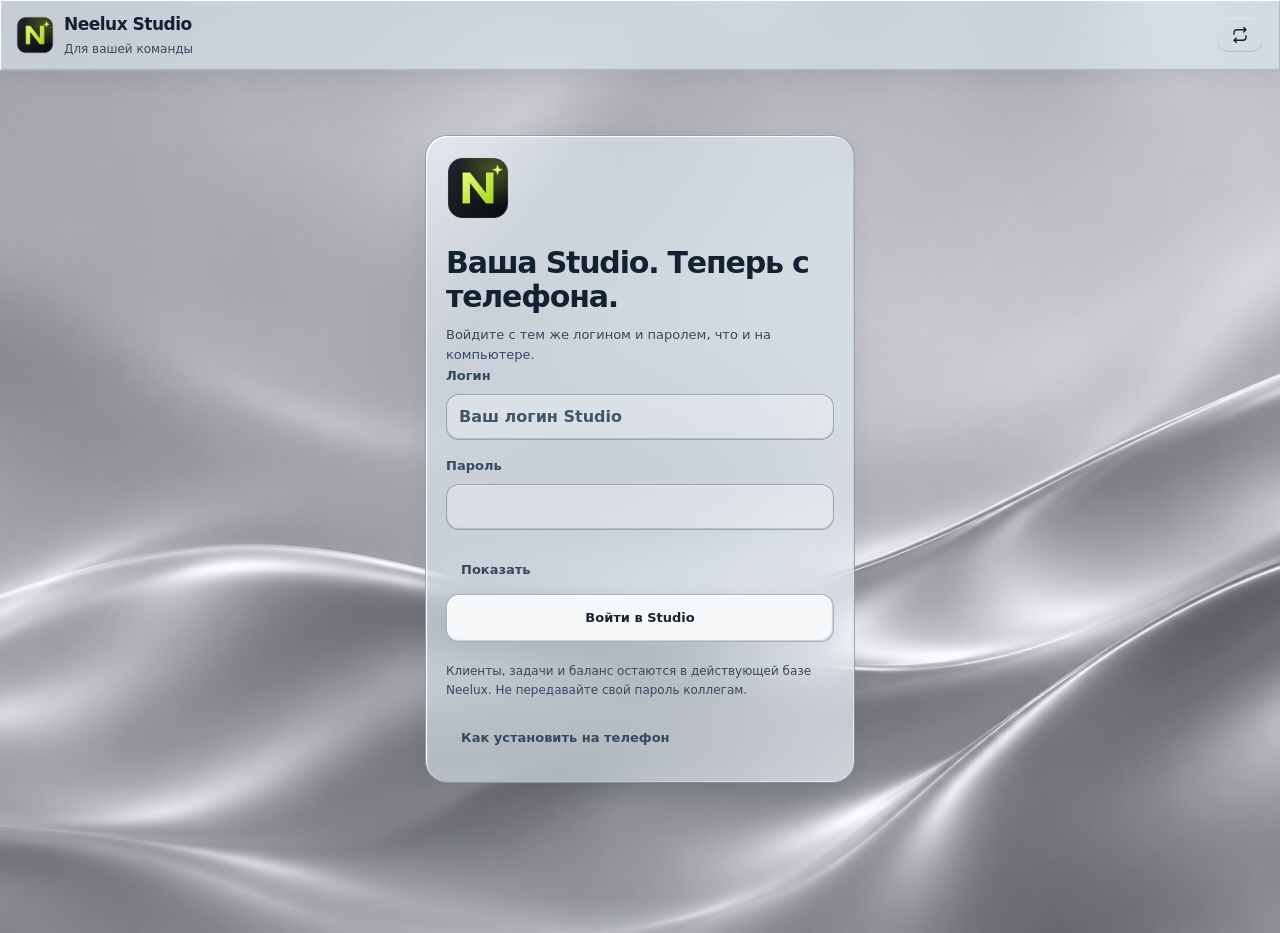
==== commit 274290ed: "Improve mobile staff workflow and add automatic client AI briefs Update only studio/. Add client web" ====
--- a/studio/index.html
+++ b/studio/index.html
@@ -1,4 +1,4 @@
-<!doctype html><html lang="ru" data-appearance="liquid"><head><meta charset="utf-8"><meta name="viewport" content="width=device-width,initial-scale=1,viewport-fit=cover"><meta name="theme-color" content="#171e27"><meta name="apple-mobile-web-app-capable" content="yes"><meta name="apple-mobile-web-app-title" content="Neelux"><meta name="robots" content="noindex,nofollow"><meta http-equiv="Content-Security-Policy" content="default-src 'self'; script-src 'self'; style-src 'self' 'unsafe-inline'; img-src 'self' data:; connect-src 'self' https://tvjbiufcgdmfhmifmnxe.supabase.co; object-src 'none'; base-uri 'self'; form-action 'none'; frame-src 'none'"><title>Neelux Studio · Мобильная версия</title><link rel="manifest" href="manifest.webmanifest"><link rel="apple-touch-icon" href="icons--icon180.png"><link rel="icon" href="icons--icon192.png"><script src="config.js"></script><script src="browser-bridge.js"></script><script src="shared--appearance.js"></script><link rel="stylesheet" href="shared--studio.css"><link rel="stylesheet" href="shared--app.css"><link rel="stylesheet" href="shared--beta-glass.css"><link rel="stylesheet" href="shared--liquid-ui.css"><link rel="stylesheet" href="mobile.css"></head><body><svg width="0" height="0" style="position:absolute" aria-hidden="true">
+<!doctype html><html lang="ru" data-appearance="liquid"><head><meta charset="utf-8"><meta name="viewport" content="width=device-width,initial-scale=1,viewport-fit=cover"><meta name="theme-color" content="#171e27"><meta name="apple-mobile-web-app-capable" content="yes"><meta name="apple-mobile-web-app-title" content="Neelux"><meta name="robots" content="noindex,nofollow"><meta http-equiv="Content-Security-Policy" content="default-src 'self'; script-src 'self'; style-src 'self' 'unsafe-inline'; img-src 'self' data:; connect-src 'self' https://tvjbiufcgdmfhmifmnxe.supabase.co; object-src 'none'; base-uri 'self'; form-action 'none'; frame-src 'none'"><title>Neelux Studio · Мобильная версия</title><link rel="manifest" href="manifest.webmanifest"><link rel="apple-touch-icon" href="icons--icon180.png"><link rel="icon" href="icons--icon192.png"><script src="config.js"></script><script src="browser-bridge.js"></script><script src="shared--appearance.js"></script><link rel="stylesheet" href="shared--studio.css"><link rel="stylesheet" href="shared--app.css"><link rel="stylesheet" href="shared--beta-glass.css"><link rel="stylesheet" href="shared--liquid-ui.css"><link rel="stylesheet" href="mobile.css"><link rel="stylesheet" href="usability.css"></head><body><svg width="0" height="0" style="position:absolute" aria-hidden="true">
  <defs>
   <symbol id="i-home" viewBox="0 0 24 24"><path d="M3 10.5 12 3l9 7.5V20a1 1 0 0 1-1 1h-5v-6H9v6H4a1 1 0 0 1-1-1z"/></symbol>
   <symbol id="i-plus" viewBox="0 0 24 24"><path d="M12 5v14M5 12h14"/></symbol>
@@ -46,4 +46,4 @@
   <symbol id="i-medal" viewBox="0 0 24 24"><circle cx="12" cy="15" r="5.5"/><path d="M8.5 10.5 6 3h4l2 5 2-5h4l-2.5 7.5M12 12.5v5M10 15h4"/></symbol>
   <symbol id="i-download" viewBox="0 0 24 24"><path d="M12 3v12M7 10l5 5 5-5M4 17v3h16v-3"/></symbol>
  </defs>
-</svg><a class="skip-link" href="#content">К содержимому</a><div id="offline" class="m-offline" role="status" hidden>Нет интернета. Изменения не отправляются; вход сохранён.</div><header class="m-top"><a class="m-brand" href="#today"><img src="icons--icon192.png" width="38" height="38" alt=""><span>Neelux Studio<small id="account-label">Для вашей команды</small></span></a><button class="btn icon" id="refresh" aria-label="Обновить данные"><svg class="ic"><use href="#i-repeat"></use></svg></button></header><main id="content" class="m-main" tabindex="-1"><div class="card"><h1>Открываю Studio…</h1><p>Подключаю ваше рабочее пространство.</p></div></main><nav id="mobile-nav" class="m-nav" aria-label="Основные разделы" hidden></nav><div id="toast" role="status" aria-live="polite" hidden></div><script type="module" src="mobile.js"></script></body></html>
+</svg><a class="skip-link" href="#content">К содержимому</a><div id="offline" class="m-offline" role="status" hidden>Нет интернета. Изменения не отправляются; вход сохранён.</div><header class="m-top"><a class="m-brand" href="#today"><img src="icons--icon192.png" width="38" height="38" alt=""><span>Neelux Studio<small id="account-label">Для вашей команды</small></span></a><button class="btn icon" id="refresh" aria-label="Обновить данные"><svg class="ic"><use href="#i-repeat"></use></svg></button></header><main id="content" class="m-main" tabindex="-1"><div class="card"><h1>Открываю Studio…</h1><p>Подключаю ваше рабочее пространство.</p></div></main><nav id="mobile-nav" class="m-nav" aria-label="Основные разделы" hidden></nav><div id="toast" role="status" aria-live="polite" hidden></div><script type="module" src="mobile.js"></script><script src="update-helper.js" defer></script></body></html>
--- a/studio/usability.css
+++ b/studio/usability.css
@@ -0,0 +1,12 @@
+/* Mobile additions use the existing four theme tokens. No palette replacement. */
+.m-top>.btn{width:48px;min-width:48px}.m-brand{min-height:44px}
+.m-main .card .m-card-link{margin-top:12px;padding:14px;border-radius:16px;box-shadow:none;background:var(--panel-2);border:1px solid var(--line)}
+.m-main .card .m-card-link small{font-size:13px}.m-section-title>.btn{padding-inline:12px;font-size:13px}.m-filter>.m-label{margin:0}.m-filter>details{padding:2px 14px;border:1px solid var(--line);border-radius:14px;background:var(--panel)}
+.m-client-tabs{display:grid;grid-template-columns:1fr 1fr;gap:8px}.m-client-tabs .btn{font-size:13px;justify-content:center;padding:10px 8px}.m-client-tabs .active,.m-task-tabs [aria-pressed=true]{background:var(--panel-solid);color:var(--text);border-color:var(--line-2);box-shadow:var(--shadow)}
+.m-client-card{padding:0;overflow:hidden}.m-lead-open{width:100%;border:0;border-radius:0;padding:20px;background:transparent;color:var(--text);text-align:left;box-shadow:none}.m-lead-open strong{display:block;font-size:18px;line-height:1.4}.m-lead-open small{display:block;color:var(--muted);font-size:13px;font-weight:400;margin-top:6px}.m-lead-open .ic{flex-shrink:0}.m-lead-badges{display:flex;flex-wrap:wrap;gap:7px;margin-top:14px}.m-reminder{font-size:13px;margin:12px 0 0!important;color:var(--muted)}.m-reminder.overdue{color:var(--warn)}
+.m-client-brief{border:1px solid var(--line-2);background:var(--panel-2);border-radius:18px;padding:18px;overflow-wrap:anywhere}.m-client-brief h2{font-size:20px;margin:14px 0 8px}.m-client-brief h3{font-size:16px;margin:12px 0 6px}.m-client-brief p{font-size:14px;margin:8px 0;line-height:1.65}.m-brief-title{display:flex;flex-wrap:wrap;align-items:center;justify-content:space-between;gap:8px}.m-brief-title>b{font-size:13px;letter-spacing:.02em}.m-brief-title>.m-chip{font-size:11px}.m-client-brief.compact{padding:16px 20px;border:0;border-top:1px solid var(--line);border-radius:0;background:var(--panel-2)}.m-client-brief.compact .m-subtle{font-size:12px}.m-brief-action{width:100%;justify-content:center;margin-top:8px}.m-client-brief .m-brief-question{border-left:2px solid var(--accent-text);background:var(--panel);padding:14px;border-radius:0 12px 12px 0;margin:16px 0}.m-brief-question small{color:var(--muted);font-size:12px}.m-client-brief details{margin-top:10px}.m-site-finding{padding:14px 0;border-bottom:1px solid var(--line)}.m-site-finding strong{font-size:14px}.m-site-finding p{color:var(--muted);font-size:13px}.m-brief-actions{display:flex;flex-direction:column;gap:10px;margin:16px 0}.m-brief-actions .btn{width:100%;justify-content:center}.m-brief-toggle{display:flex;align-items:center;gap:12px;padding:16px;background:var(--panel);border:1px solid var(--line);border-radius:18px;min-height:72px}.m-brief-toggle input{width:22px;min-width:22px;min-height:24px;height:24px}.m-brief-toggle strong{display:block;font-size:14px;color:var(--text)}.m-brief-toggle small{display:block;font-size:12px;color:var(--muted);line-height:1.5;margin-top:4px}.m-contact-grid{display:grid;grid-template-columns:1fr 1fr;gap:10px}.m-contact-grid .btn{font-size:14px;padding:12px 8px;justify-content:center}.m-reminder-quick{display:grid;grid-template-columns:repeat(3,minmax(0,1fr));gap:6px}.m-reminder-quick .btn{padding:9px 4px;font-size:12px}.m-save-area{padding-top:8px;border-top:1px solid var(--line)}.m-save-area .m-subtle:empty{display:none}.m-unsaved{color:var(--warn)}.m-main input[readonly]{background:var(--panel-2);color:var(--muted)}
+.m-brief-progress{height:4px;overflow:hidden;border-radius:4px;background:var(--line);margin-top:16px}.m-brief-progress:after{content:'';display:block;width:36%;height:100%;border-radius:4px;background:var(--accent-text);animation:m-brief-wait 1.4s ease-in-out infinite alternate}@keyframes m-brief-wait{from{transform:translateX(0)}to{transform:translateX(175%)}}
+.m-menu-group{font-size:12px!important;letter-spacing:.06em;text-transform:uppercase;color:var(--muted);margin:22px 4px 2px!important}.m-task-tabs{display:grid;grid-template-columns:1fr 1fr;gap:10px}.m-task-tabs .btn{justify-content:center}.m-status-help{margin:8px 0 0}.m-help-actions{display:grid;grid-template-columns:1fr;gap:10px}.m-quick-actions{display:grid;grid-template-columns:1fr 1fr;gap:10px}
+.m-update{position:fixed;bottom:calc(104px + env(safe-area-inset-bottom));left:16px;right:16px;max-width:680px;margin:0 auto;z-index:90;display:flex;flex-wrap:wrap;align-items:center;gap:8px;padding:14px;background:var(--panel-solid);color:var(--text);border:1px solid var(--line-2);border-radius:18px;box-shadow:var(--shadow-lg)}.m-update>span{flex:1 0 100%;font-size:13px}.m-update>.btn{flex:1;justify-content:center;min-height:44px}
+@media(min-width:600px){.m-client-tabs{grid-template-columns:repeat(4,minmax(0,1fr))}.m-brief-actions{flex-direction:row}.m-contact-grid{grid-template-columns:repeat(3,minmax(0,1fr))}}
+@media(prefers-reduced-motion:reduce){.m-brief-progress:after{animation:none}}:root[data-motion=reduced] .m-brief-progress:after{animation:none}
